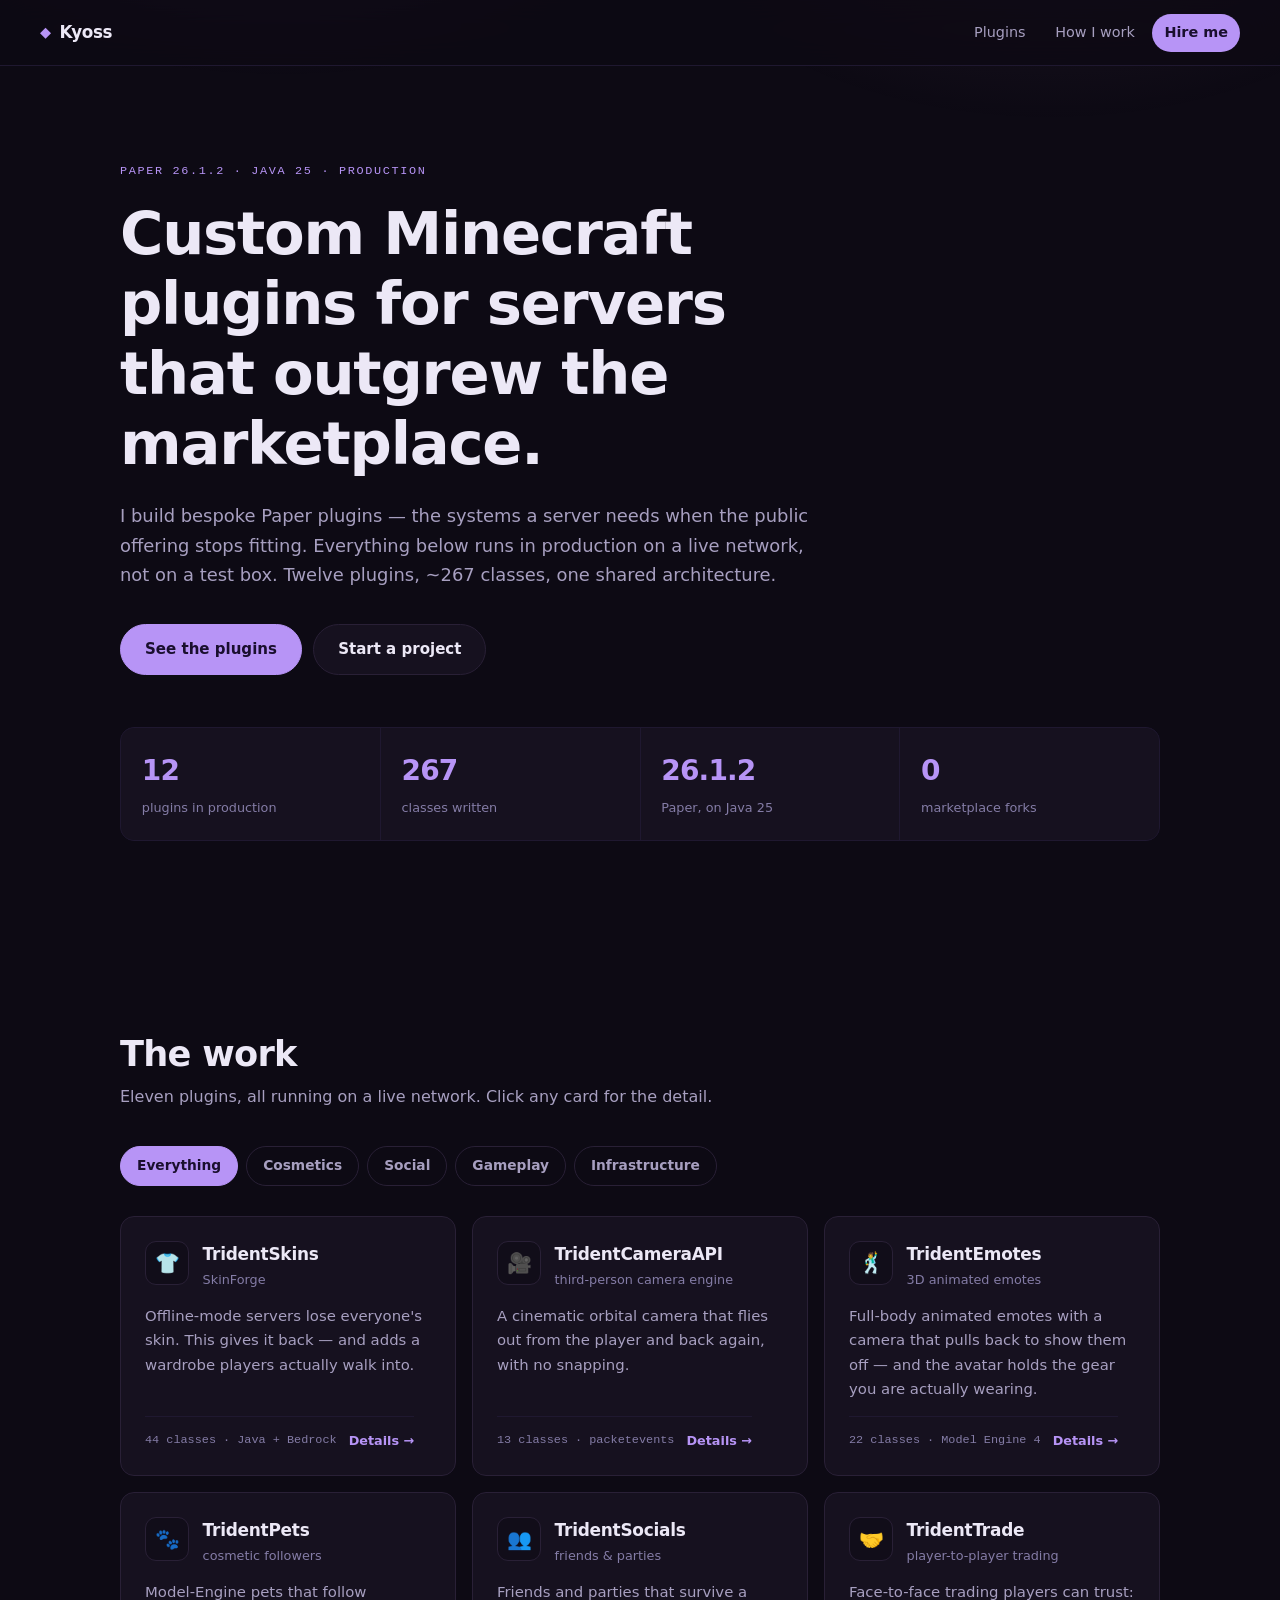
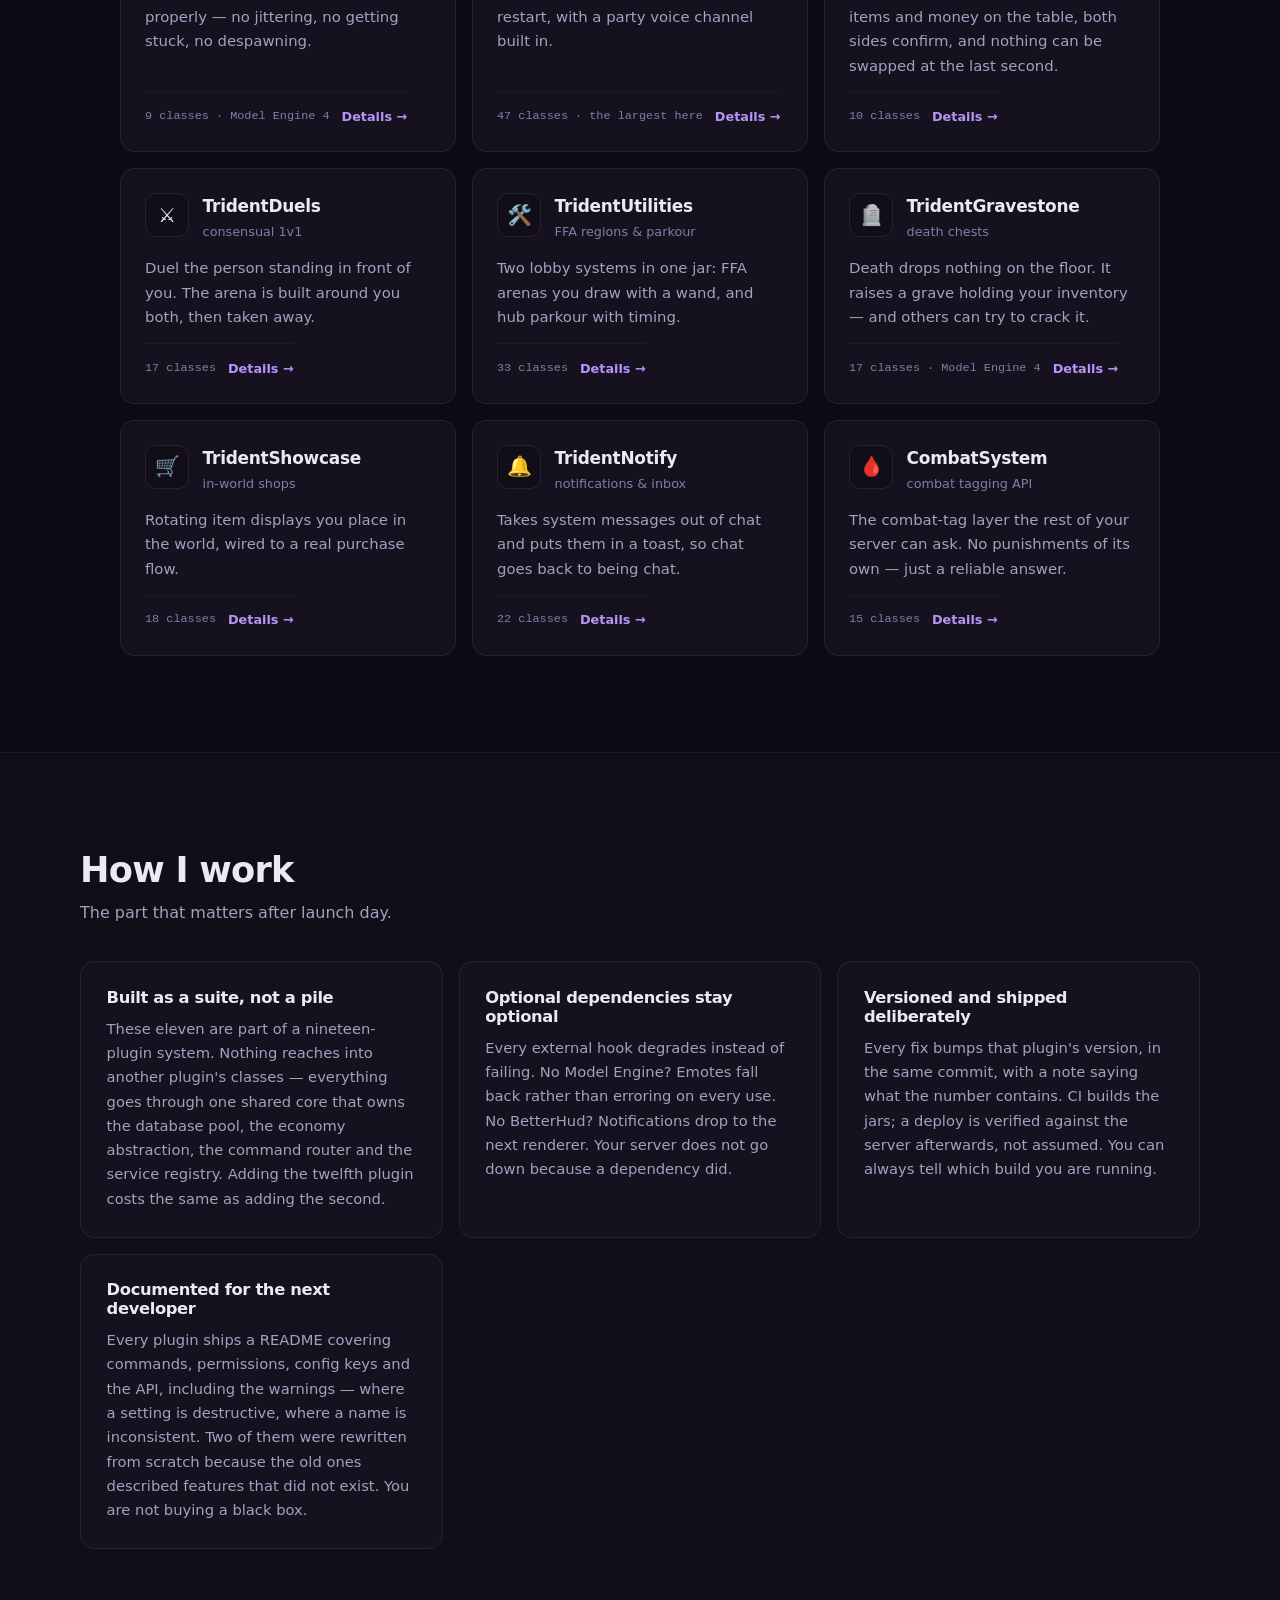
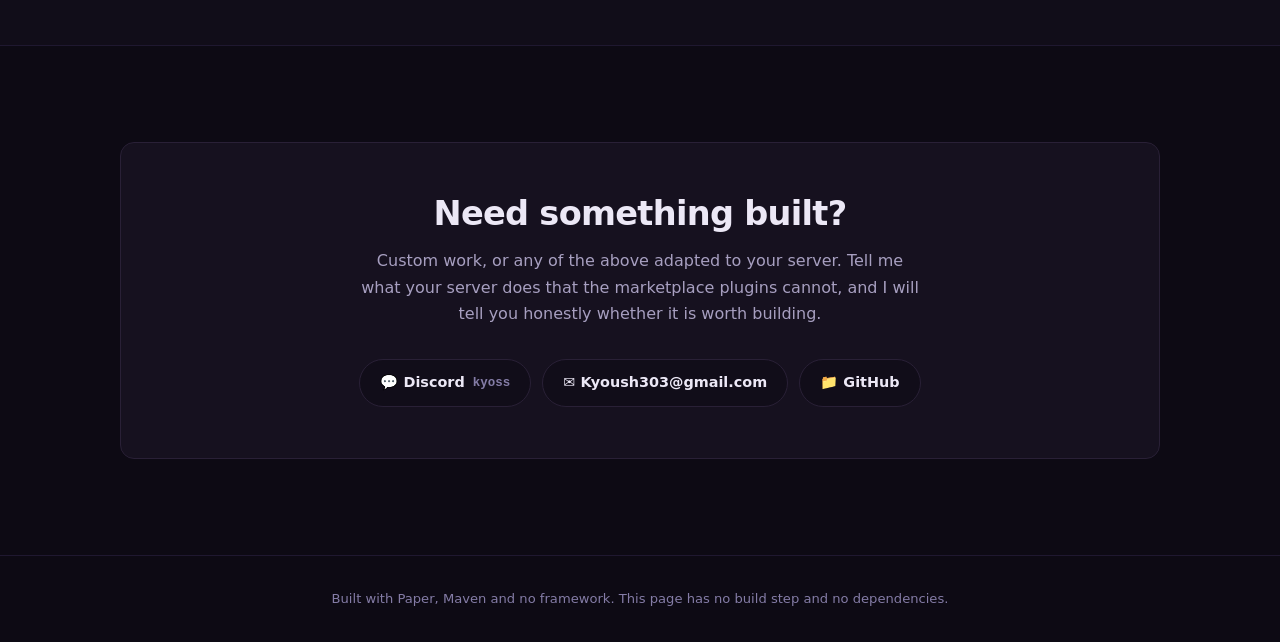
==== index.html @ c77afcbe "Plugin portfolio: twelve Trident plugins, static site for GitHub Pages" ====
<!DOCTYPE html>
<html lang="en" data-theme="dark">
<head>
<meta charset="utf-8">
<meta name="viewport" content="width=device-width, initial-scale=1">
<title>Kyoss — Custom Minecraft Plugins</title>
<meta name="description" content="Bespoke Paper plugins for Minecraft servers. Eleven plugins running in production: skins, emotes, pets, parties, duels, gravestones and more.">
<meta property="og:title" content="Kyoss — Custom Minecraft Plugins">
<meta property="og:description" content="Bespoke Paper plugins for Minecraft servers. Eleven plugins running in production.">
<meta property="og:type" content="website">
<link rel="icon" href="assets/img/favicon.svg" type="image/svg+xml">
<link rel="stylesheet" href="assets/css/style.css">
</head>
<body>

<a class="skip" href="#work">Skip to the plugins</a>

<header class="nav">
  <a class="brand" href="#top">
    <span class="brand-mark" aria-hidden="true">◆</span>
    <span class="brand-name" data-site="handle">Kyoss</span>
  </a>
  <nav>
    <a href="#work">Plugins</a>
    <a href="#how">How I work</a>
    <a href="#contact" class="nav-cta">Hire me</a>
  </nav>
</header>

<main id="top">

  <section class="hero">
    <p class="eyebrow">Paper 26.1.2 · Java 25 · production</p>
    <h1 data-site="tagline">Custom Minecraft plugins for servers that outgrew the marketplace.</h1>
    <p class="lede" data-site="intro"></p>
    <div class="hero-actions">
      <a class="btn btn-primary" href="#work">See the plugins</a>
      <a class="btn" href="#contact">Start a project</a>
    </div>
    <ul class="stats" id="stats"></ul>
  </section>

  <section id="work" class="section">
    <div class="section-head">
      <h2>The work</h2>
      <p>Eleven plugins, all running on a live network. Click any card for the detail.</p>
    </div>

    <div class="filters" id="filters" role="tablist" aria-label="Filter plugins by category"></div>

    <div class="grid" id="grid"></div>
    <p class="empty" id="empty" hidden>Nothing in that category.</p>
  </section>

  <section id="how" class="section section-alt">
    <div class="section-head">
      <h2>How I work</h2>
      <p>The part that matters after launch day.</p>
    </div>
    <div class="how-grid">
      <article>
        <h3>Built as a suite, not a pile</h3>
        <p>
          These eleven are part of a nineteen-plugin system. Nothing reaches into another
          plugin's classes — everything goes through one shared core that owns the database
          pool, the economy abstraction, the command router and the service registry. Adding
          the twelfth plugin costs the same as adding the second.
        </p>
      </article>
      <article>
        <h3>Optional dependencies stay optional</h3>
        <p>
          Every external hook degrades instead of failing. No Model Engine? Emotes fall back
          rather than erroring on every use. No BetterHud? Notifications drop to the next
          renderer. Your server does not go down because a dependency did.
        </p>
      </article>
      <article>
        <h3>Versioned and shipped deliberately</h3>
        <p>
          Every fix bumps that plugin's version, in the same commit, with a note saying what
          the number contains. CI builds the jars; a deploy is verified against the server
          afterwards, not assumed. You can always tell which build you are running.
        </p>
      </article>
      <article>
        <h3>Documented for the next developer</h3>
        <p>
          Every plugin ships a README covering commands, permissions, config keys and the API,
          including the warnings — where a setting is destructive, where a name is inconsistent.
          Two of them were rewritten from scratch because the old ones described features that
          did not exist. You are not buying a black box.
        </p>
      </article>
    </div>
  </section>

  <section id="contact" class="section">
    <div class="contact-card">
      <h2>Need something built?</h2>
      <p>
        Custom work, or any of the above adapted to your server. Tell me what your server does
        that the marketplace plugins cannot, and I will tell you honestly whether it is worth
        building.
      </p>
      <ul class="contact-list" id="contact-list"></ul>
    </div>
  </section>

</main>

<footer class="foot">
  <p>Built with Paper, Maven and no framework. This page has no build step and no dependencies.</p>
</footer>

<div class="modal" id="modal" hidden role="dialog" aria-modal="true" aria-labelledby="modal-title">
  <div class="modal-scrim" data-close></div>
  <article class="modal-panel" role="document">
    <button class="modal-close" data-close aria-label="Close">×</button>
    <div id="modal-body"></div>
  </article>
</div>

<script src="assets/js/data.js"></script>
<script src="assets/js/main.js"></script>
</body>
</html>
---- assets/css/style.css ----
/* ============================================================
   Kyoss — plugin portfolio
   Design tokens first. Everything below reads from them.
   ============================================================ */

:root {
  --ink:        #ece8f6;
  --ink-soft:   #a79fc0;
  --ink-faint:  #847ca6;

  --bg:         #0d0a14;
  --bg-raise:   #16111f;
  --bg-alt:     #110d19;
  --line:       #292036;
  --line-soft:  #1f1830;

  --accent:     #b794f6;
  --accent-dim: #7c5cbf;
  --accent-ink: #1a0f2e;
  --gold:       #e0a3d5;

  --radius:     14px;
  --radius-sm:  8px;
  --maxw:       1120px;

  --font: "Inter", ui-sans-serif, system-ui, -apple-system, "Segoe UI", Roboto, sans-serif;
  --mono: ui-monospace, "SF Mono", "Cascadia Mono", Menlo, Consolas, monospace;

  --shadow: 0 18px 48px rgba(0, 0, 0, .45);
}

* { box-sizing: border-box; }

html { scroll-behavior: smooth; }
@media (prefers-reduced-motion: reduce) {
  html { scroll-behavior: auto; }
  * { animation: none !important; transition: none !important; }
}

body {
  margin: 0;
  background: var(--bg);
  color: var(--ink);
  font-family: var(--font);
  font-size: 16px;
  line-height: 1.65;
  -webkit-font-smoothing: antialiased;
}

/* a soft aurora behind the top of the page */
body::before {
  content: "";
  position: fixed;
  inset: -20vh 0 auto 0;
  height: 70vh;
  background:
    radial-gradient(52vw 42vh at 22% 0%, rgba(183, 148, 246, .16), transparent 68%),
    radial-gradient(46vw 40vh at 82% 8%, rgba(224, 163, 213, .09), transparent 70%);
  pointer-events: none;
  z-index: 0;
}

h1, h2, h3 { line-height: 1.18; letter-spacing: -.021em; margin: 0; }
p { margin: 0; }
a { color: inherit; }

.skip {
  position: absolute; left: -9999px;
  background: var(--accent); color: var(--accent-ink);
  padding: .6rem 1rem; border-radius: 0 0 var(--radius-sm) 0; z-index: 99;
}
.skip:focus { left: 0; top: 0; }

:focus-visible {
  outline: 2px solid var(--accent);
  outline-offset: 3px;
  border-radius: 4px;
}

/* ---------- nav ---------- */

.nav {
  position: sticky; top: 0; z-index: 40;
  display: flex; align-items: center; justify-content: space-between;
  gap: 1rem;
  padding: .85rem clamp(1rem, 4vw, 2.5rem);
  background: rgba(13, 10, 20, .78);
  backdrop-filter: blur(14px);
  border-bottom: 1px solid var(--line-soft);
}
.brand {
  display: inline-flex; align-items: center; gap: .55rem;
  text-decoration: none; font-weight: 700; letter-spacing: -.02em; font-size: 1.05rem;
}
.brand-mark { color: var(--accent); font-size: .9rem; }
.nav nav { display: flex; align-items: center; gap: .35rem; }
.nav nav a {
  text-decoration: none; color: var(--ink-soft);
  font-size: .9rem; font-weight: 500;
  padding: .45rem .75rem; border-radius: 999px;
  transition: color .16s, background .16s;
}
.nav nav a:hover { color: var(--ink); background: var(--bg-raise); }
.nav-cta {
  color: var(--accent-ink) !important;
  background: var(--accent);
  font-weight: 650 !important;
}
.nav-cta:hover { background: #cbb0fb !important; color: var(--accent-ink) !important; }

/* ---------- layout ---------- */

main { position: relative; z-index: 1; }

.hero, .section {
  max-width: var(--maxw);
  margin: 0 auto;
  padding: clamp(3.5rem, 8vw, 6rem) clamp(1rem, 4vw, 2.5rem);
}

.section-alt {
  max-width: none;
  background: var(--bg-alt);
  border-block: 1px solid var(--line-soft);
}
.section-alt > * { max-width: var(--maxw); margin-inline: auto; }

/* ---------- hero ---------- */

.eyebrow {
  font-family: var(--mono);
  font-size: .74rem;
  letter-spacing: .14em;
  text-transform: uppercase;
  color: var(--accent);
  margin-bottom: 1.1rem;
}
.hero h1 {
  font-size: clamp(2.1rem, 5.6vw, 3.7rem);
  font-weight: 750;
  max-width: 17ch;
}
.lede {
  margin-top: 1.4rem;
  max-width: 62ch;
  color: var(--ink-soft);
  font-size: clamp(1rem, 1.6vw, 1.12rem);
}
.hero-actions { display: flex; flex-wrap: wrap; gap: .7rem; margin-top: 2.1rem; }

.btn {
  display: inline-flex; align-items: center; justify-content: center;
  padding: .78rem 1.5rem;
  border: 1px solid var(--line);
  border-radius: 999px;
  background: var(--bg-raise);
  color: var(--ink);
  font: inherit; font-size: .94rem; font-weight: 600;
  text-decoration: none; cursor: pointer;
  transition: border-color .16s, background .16s, transform .16s;
}
.btn:hover { border-color: var(--accent-dim); transform: translateY(-1px); }
.btn-primary {
  background: var(--accent); border-color: var(--accent);
  color: var(--accent-ink);
}
.btn-primary:hover { background: #cbb0fb; border-color: #cbb0fb; }

.stats {
  list-style: none; margin: 3.2rem 0 0; padding: 0;
  display: grid; gap: 1px;
  grid-template-columns: repeat(auto-fit, minmax(150px, 1fr));
  background: var(--line-soft);
  border: 1px solid var(--line-soft);
  border-radius: var(--radius);
  overflow: hidden;
}
.stats li { background: var(--bg-raise); padding: 1.25rem 1.3rem; }
.stats b {
  display: block;
  font-size: 1.75rem; font-weight: 700; letter-spacing: -.03em;
  color: var(--accent);
  font-variant-numeric: tabular-nums;
}
.stats span { font-size: .8rem; color: var(--ink-faint); }

/* ---------- section heads ---------- */

.section-head { margin-bottom: 2.2rem; }
.section-head h2 { font-size: clamp(1.6rem, 3.4vw, 2.2rem); font-weight: 700; }
.section-head p { color: var(--ink-soft); margin-top: .6rem; max-width: 60ch; }

/* ---------- filters ---------- */

.filters { display: flex; flex-wrap: wrap; gap: .5rem; margin-bottom: 1.9rem; }
.filter {
  padding: .48rem 1rem;
  border: 1px solid var(--line);
  border-radius: 999px;
  background: transparent;
  color: var(--ink-soft);
  font: inherit; font-size: .86rem; font-weight: 550;
  cursor: pointer;
  transition: color .16s, border-color .16s, background .16s;
}
.filter:hover { color: var(--ink); border-color: var(--ink-faint); }
.filter[aria-selected="true"] {
  background: var(--accent); border-color: var(--accent);
  color: var(--accent-ink); font-weight: 650;
}

/* ---------- plugin grid ---------- */

.grid {
  display: grid; gap: 1rem;
  grid-template-columns: repeat(auto-fill, minmax(310px, 1fr));
}

.card {
  display: flex; flex-direction: column;
  gap: .85rem;
  padding: 1.5rem;
  text-align: left;
  background: var(--bg-raise);
  border: 1px solid var(--line);
  border-radius: var(--radius);
  color: inherit; font: inherit;
  cursor: pointer;
  transition: border-color .18s, transform .18s, box-shadow .18s;
}
.card:hover {
  border-color: var(--accent-dim);
  transform: translateY(-3px);
  box-shadow: var(--shadow);
}

.card-top { display: flex; align-items: flex-start; gap: .85rem; }
.card-top > span:last-child { display: block; }
.card-icon {
  flex: none;
  width: 44px; height: 44px;
  display: grid; place-items: center;
  font-size: 1.25rem;
  background: var(--bg-alt);
  border: 1px solid var(--line);
  border-radius: 11px;
}
.card-name { display: block; font-size: 1.06rem; font-weight: 650; letter-spacing: -.015em; }
.card-sub { display: block; font-size: .8rem; color: var(--ink-faint); }
.card-pitch { display: block; color: var(--ink-soft); font-size: .93rem; flex: 1; }

.card-foot {
  display: flex; align-items: center; justify-content: space-between;
  gap: .75rem;
  padding-top: .85rem;
  border-top: 1px solid var(--line-soft);
}
.card-scale { font-family: var(--mono); font-size: .74rem; color: var(--ink-faint); }
.card-more { font-size: .8rem; font-weight: 600; color: var(--accent); white-space: nowrap; }

.empty { color: var(--ink-faint); padding: 2rem 0; }

/* ---------- how ---------- */

.how-grid {
  display: grid; gap: 1rem;
  grid-template-columns: repeat(auto-fit, minmax(290px, 1fr));
}
.how-grid article {
  padding: 1.6rem;
  background: var(--bg-raise);
  border: 1px solid var(--line);
  border-radius: var(--radius);
}
.how-grid h3 { font-size: 1.02rem; font-weight: 650; margin-bottom: .6rem; }
.how-grid p { color: var(--ink-soft); font-size: .92rem; }

/* ---------- contact ---------- */

.contact-card {
  padding: clamp(2rem, 5vw, 3.2rem);
  background: var(--bg-raise);
  border: 1px solid var(--line);
  border-radius: var(--radius);
  text-align: center;
}
.contact-card h2 { font-size: clamp(1.5rem, 3.4vw, 2.1rem); font-weight: 700; }
.contact-card > p {
  color: var(--ink-soft);
  max-width: 56ch;
  margin: .9rem auto 0;
}
.contact-list {
  list-style: none; margin: 2rem 0 0; padding: 0;
  display: flex; flex-wrap: wrap; gap: .7rem; justify-content: center;
}
.contact-list a, .contact-list span {
  display: inline-flex; align-items: center; gap: .5rem;
  padding: .68rem 1.25rem;
  border: 1px solid var(--line);
  border-radius: 999px;
  background: var(--bg-alt);
  text-decoration: none;
  font-size: .9rem; font-weight: 550;
  transition: border-color .16s;
}
.contact-list a:hover { border-color: var(--accent-dim); }
.contact-list em {
  font-style: normal; font-family: var(--mono);
  font-size: .78rem; color: var(--ink-faint);
}

/* ---------- footer ---------- */

.foot {
  border-top: 1px solid var(--line-soft);
  padding: 2rem clamp(1rem, 4vw, 2.5rem);
  text-align: center;
}
.foot p { color: var(--ink-faint); font-size: .82rem; }

/* ---------- modal ---------- */

.modal { position: fixed; inset: 0; z-index: 60; display: grid; place-items: center; padding: 1rem; }
.modal[hidden] { display: none !important; }
.modal-scrim { position: absolute; inset: 0; background: rgba(6, 4, 12, .8); backdrop-filter: blur(3px); }

.modal-panel {
  position: relative;
  width: min(680px, 100%);
  max-height: 86vh;
  overflow-y: auto;
  padding: clamp(1.6rem, 4vw, 2.4rem);
  background: var(--bg-raise);
  border: 1px solid var(--line);
  border-radius: var(--radius);
  box-shadow: var(--shadow);
  animation: rise .2s ease-out;
}
@keyframes rise { from { opacity: 0; transform: translateY(12px); } }

.modal-close {
  position: absolute; top: .8rem; right: .9rem;
  width: 34px; height: 34px;
  display: grid; place-items: center;
  background: transparent;
  border: 1px solid var(--line);
  border-radius: 50%;
  color: var(--ink-soft);
  font-size: 1.3rem; line-height: 1; cursor: pointer;
}
.modal-close:hover { color: var(--ink); border-color: var(--ink-faint); }

.m-head { display: flex; align-items: flex-start; gap: 1rem; padding-right: 2.5rem; }
.m-head .card-icon { width: 52px; height: 52px; font-size: 1.5rem; }
.m-title { font-size: 1.4rem; font-weight: 700; letter-spacing: -.02em; }
.m-sub { color: var(--ink-faint); font-size: .86rem; }
.m-scale {
  display: inline-block; margin-top: .5rem;
  font-family: var(--mono); font-size: .74rem;
  color: var(--accent);
  background: rgba(183, 148, 246, .11);
  border: 1px solid rgba(183, 148, 246, .26);
  padding: .15rem .55rem; border-radius: 999px;
}
.m-pitch { margin-top: 1.4rem; font-size: 1.02rem; color: var(--ink); }

.m-list { list-style: none; margin: 1.5rem 0 0; padding: 0; display: grid; gap: .8rem; }
.m-list li {
  position: relative; padding-left: 1.5rem;
  color: var(--ink-soft); font-size: .93rem;
}
.m-list li::before {
  content: "▸"; position: absolute; left: 0; top: -.05em;
  color: var(--accent-dim);
}

.m-note {
  margin-top: 1.5rem; padding: .95rem 1.15rem;
  background: rgba(224, 163, 213, .08);
  border-left: 3px solid var(--gold);
  border-radius: 0 var(--radius-sm) var(--radius-sm) 0;
  color: var(--ink-soft); font-size: .89rem;
}

.m-cmds { margin-top: 1.6rem; padding-top: 1.2rem; border-top: 1px solid var(--line-soft); }
.m-cmds h4 {
  margin: 0 0 .7rem;
  font-size: .72rem; letter-spacing: .12em; text-transform: uppercase;
  color: var(--ink-faint); font-weight: 600;
}
.m-cmds ul { list-style: none; margin: 0; padding: 0; display: flex; flex-wrap: wrap; gap: .4rem; }
.m-cmds code {
  font-family: var(--mono); font-size: .8rem;
  background: var(--bg-alt); border: 1px solid var(--line);
  padding: .3rem .6rem; border-radius: var(--radius-sm);
  color: var(--ink-soft);
}

@media (max-width: 640px) {
  .nav nav a:not(.nav-cta) { display: none; }
  .stats b { font-size: 1.45rem; }
}
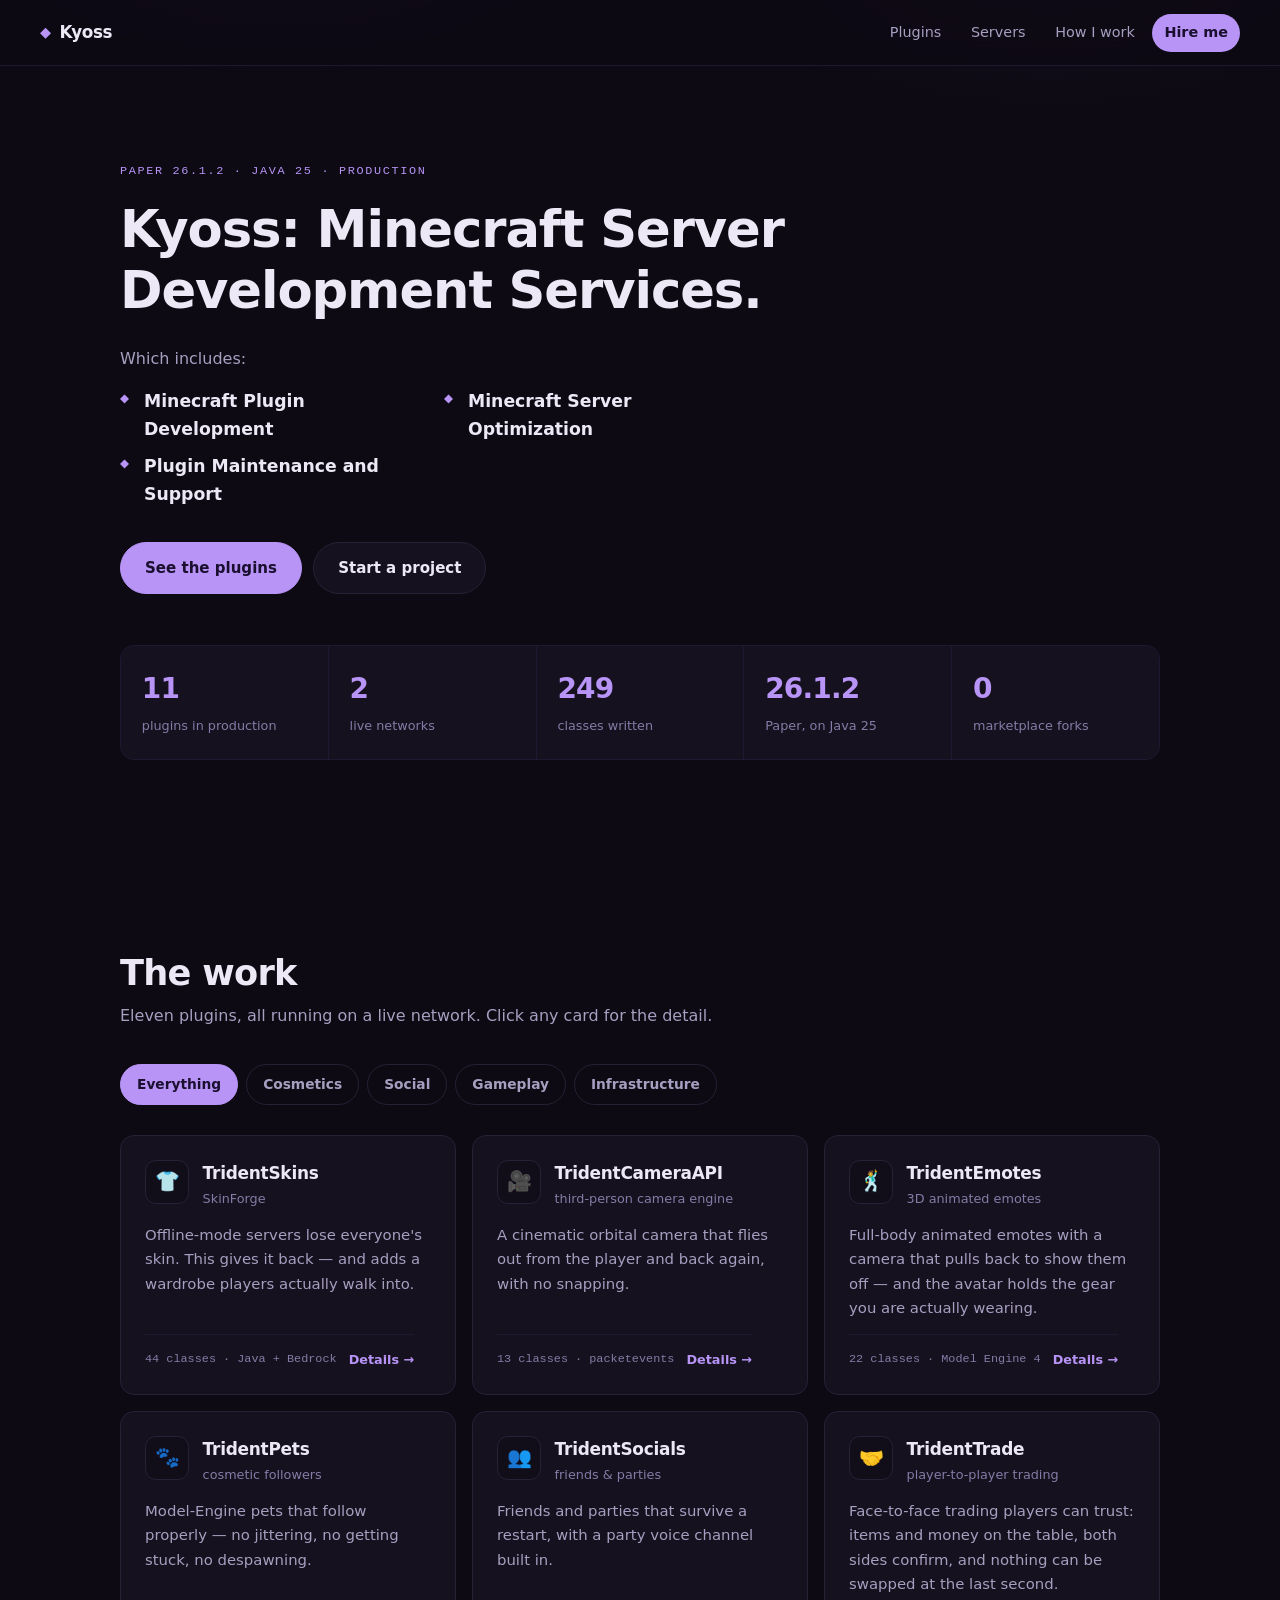
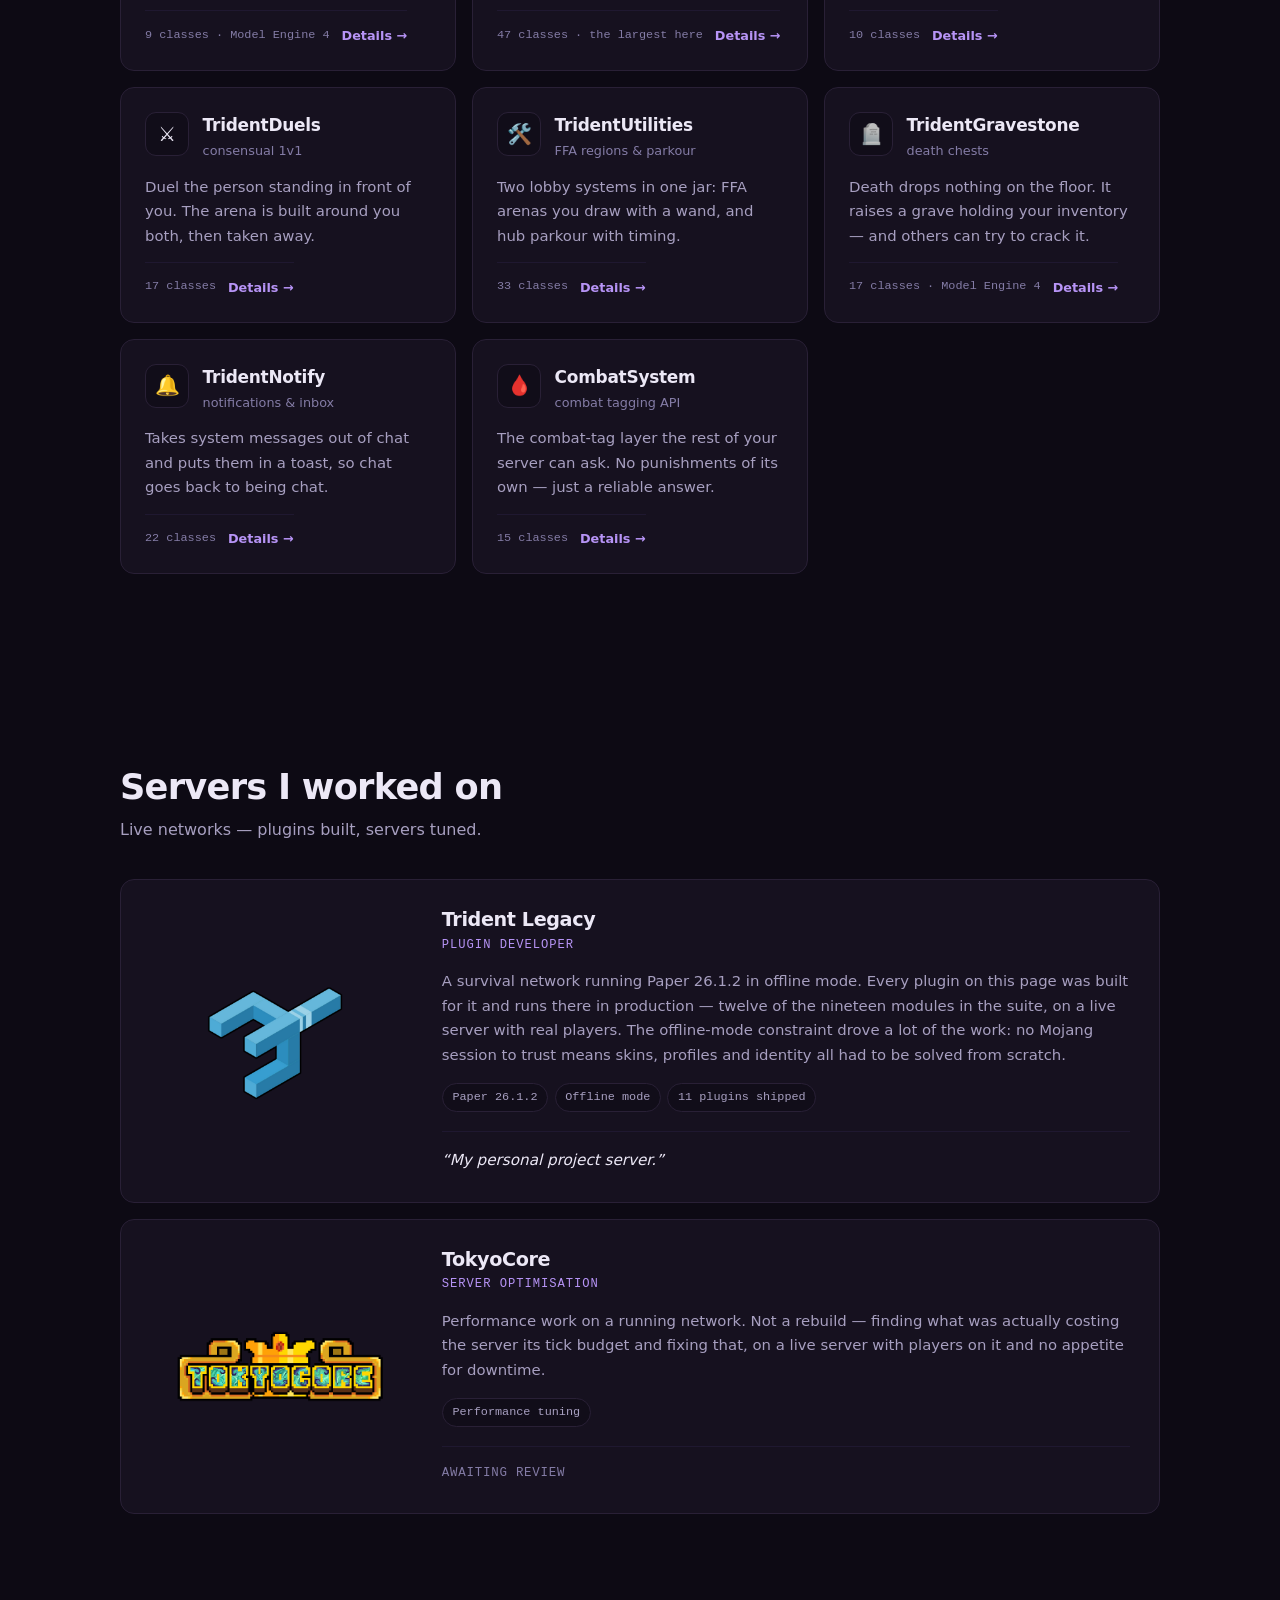
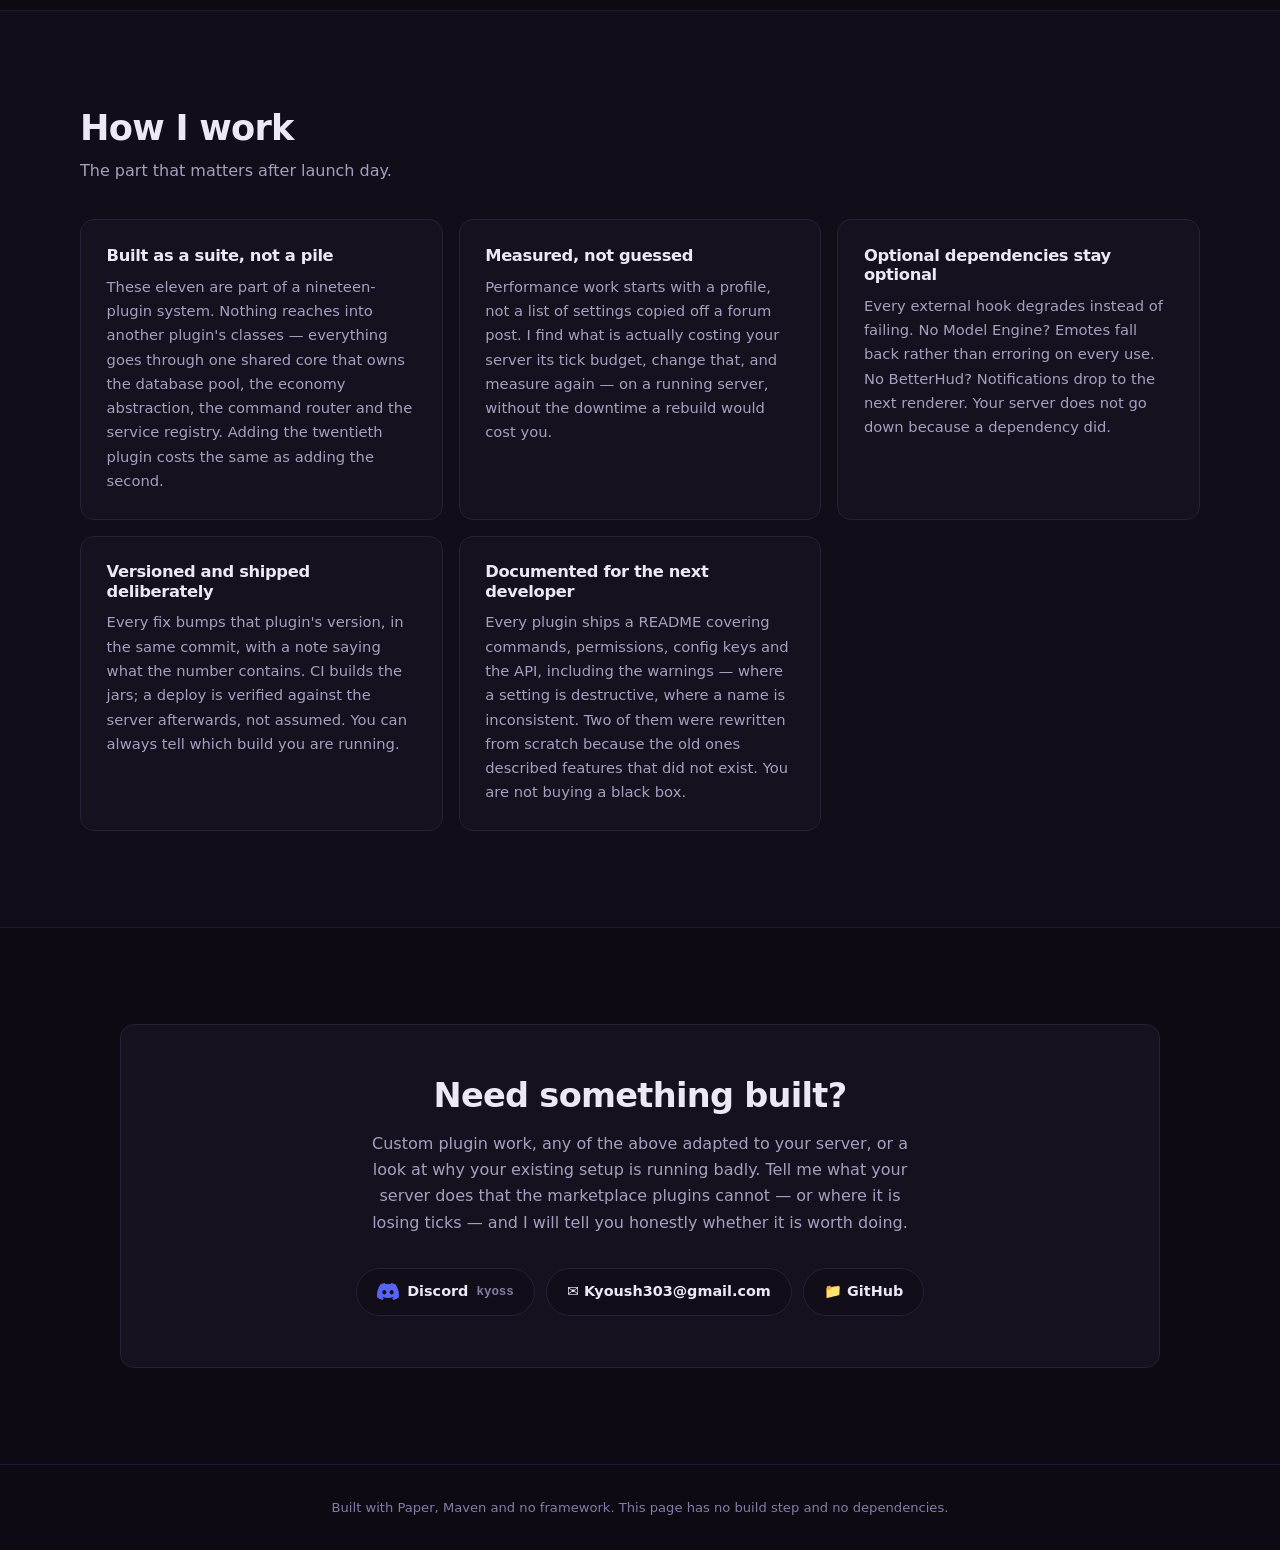
==== commit dffc2d82: "Add servers section, rework hero as a service list, drop TridentShowcase - New 'Servers I worked on'" ====
--- a/index.html
+++ b/index.html
@@ -3,10 +3,10 @@
 <head>
 <meta charset="utf-8">
 <meta name="viewport" content="width=device-width, initial-scale=1">
-<title>Kyoss — Custom Minecraft Plugins</title>
-<meta name="description" content="Bespoke Paper plugins for Minecraft servers. Eleven plugins running in production: skins, emotes, pets, parties, duels, gravestones and more.">
-<meta property="og:title" content="Kyoss — Custom Minecraft Plugins">
-<meta property="og:description" content="Bespoke Paper plugins for Minecraft servers. Eleven plugins running in production.">
+<title>Kyoss — Minecraft Server Development Services</title>
+<meta name="description" content="Bespoke Paper plugin development and server performance optimisation for Minecraft networks. Eleven plugins running in production: skins, emotes, pets, parties, trading, duels, gravestones and more.">
+<meta property="og:title" content="Kyoss — Minecraft Server Development Services">
+<meta property="og:description" content="Bespoke Paper plugin development and server performance optimisation. Eleven plugins running in production.">
 <meta property="og:type" content="website">
 <link rel="icon" href="assets/img/favicon.svg" type="image/svg+xml">
 <link rel="stylesheet" href="assets/css/style.css">
@@ -22,6 +22,7 @@
   </a>
   <nav>
     <a href="#work">Plugins</a>
+    <a href="#servers">Servers</a>
     <a href="#how">How I work</a>
     <a href="#contact" class="nav-cta">Hire me</a>
   </nav>
@@ -30,9 +31,10 @@
 <main id="top">
 
   <section class="hero">
-    <p class="eyebrow">Paper 26.1.2 · Java 25 · production</p>
-    <h1 data-site="tagline">Custom Minecraft plugins for servers that outgrew the marketplace.</h1>
-    <p class="lede" data-site="intro"></p>
+    <p class="eyebrow">Paper 26.1.2 · Java 25 · Production</p>
+    <h1 data-site="tagline">Kyoss: Minecraft Server Development Services.</h1>
+    <p class="services-label" data-site="servicesLabel"></p>
+    <ul class="services" id="services"></ul>
     <div class="hero-actions">
       <a class="btn btn-primary" href="#work">See the plugins</a>
       <a class="btn" href="#contact">Start a project</a>
@@ -52,6 +54,14 @@
     <p class="empty" id="empty" hidden>Nothing in that category.</p>
   </section>
 
+  <section id="servers" class="section">
+    <div class="section-head">
+      <h2>Servers I worked on</h2>
+      <p>Live networks — plugins built, servers tuned.</p>
+    </div>
+    <div class="servers" id="servers-list"></div>
+  </section>
+
   <section id="how" class="section section-alt">
     <div class="section-head">
       <h2>How I work</h2>
@@ -64,7 +74,15 @@
           These eleven are part of a nineteen-plugin system. Nothing reaches into another
           plugin's classes — everything goes through one shared core that owns the database
           pool, the economy abstraction, the command router and the service registry. Adding
-          the twelfth plugin costs the same as adding the second.
+          the twentieth plugin costs the same as adding the second.
+        </p>
+      </article>
+      <article>
+        <h3>Measured, not guessed</h3>
+        <p>
+          Performance work starts with a profile, not a list of settings copied off a forum
+          post. I find what is actually costing your server its tick budget, change that, and
+          measure again — on a running server, without the downtime a rebuild would cost you.
         </p>
       </article>
       <article>
@@ -99,9 +117,10 @@
     <div class="contact-card">
       <h2>Need something built?</h2>
       <p>
-        Custom work, or any of the above adapted to your server. Tell me what your server does
-        that the marketplace plugins cannot, and I will tell you honestly whether it is worth
-        building.
+        Custom plugin work, any of the above adapted to your server, or a look at why your
+        existing setup is running badly. Tell me what your server does that the marketplace
+        plugins cannot — or where it is losing ticks — and I will tell you honestly whether it
+        is worth doing.
       </p>
       <ul class="contact-list" id="contact-list"></ul>
     </div>
--- a/assets/css/style.css
+++ b/assets/css/style.css
@@ -136,15 +136,35 @@
   margin-bottom: 1.1rem;
 }
 .hero h1 {
-  font-size: clamp(2.1rem, 5.6vw, 3.7rem);
-  font-weight: 750;
-  max-width: 17ch;
-}
-.lede {
-  margin-top: 1.4rem;
-  max-width: 62ch;
-  color: var(--ink-soft);
-  font-size: clamp(1rem, 1.6vw, 1.12rem);
+  font-size: clamp(2rem, 5vw, 3.2rem);
+  font-weight: 700;
+  max-width: 22ch;
+}
+.services-label {
+  margin-top: 1.6rem;
+  color: var(--ink-soft);
+  font-size: 1rem;
+}
+
+.services {
+  list-style: none;
+  margin: .9rem 0 0; padding: 0;
+  display: grid; gap: .5rem .5rem;
+  grid-template-columns: repeat(auto-fit, minmax(260px, max-content));
+  max-width: 640px;
+}
+.services li {
+  position: relative;
+  padding-left: 1.5rem;
+  font-size: clamp(1rem, 1.5vw, 1.08rem);
+  font-weight: 550;
+  color: var(--ink);
+}
+.services li::before {
+  content: "◆";
+  position: absolute; left: 0; top: 0;
+  font-size: .68em; line-height: 1.9;
+  color: var(--accent);
 }
 .hero-actions { display: flex; flex-wrap: wrap; gap: .7rem; margin-top: 2.1rem; }
 
@@ -260,6 +280,75 @@
 
 .empty { color: var(--ink-faint); padding: 2rem 0; }
 
+/* ---------- servers ---------- */
+
+.servers { display: grid; gap: 1rem; }
+
+.server {
+  display: grid;
+  grid-template-columns: 260px 1fr;
+  gap: 2rem;
+  align-items: center;
+  padding: 1.8rem;
+  background: var(--bg-raise);
+  border: 1px solid var(--line);
+  border-radius: var(--radius);
+}
+
+/* No plate — the logos sit straight on the card. A fixed box with object-fit
+   keeps a square mark and a wide wordmark looking the same weight, rather than
+   the square one towering over the other. */
+.server-logo { display: grid; place-items: center; }
+.server-logo img {
+  width: 100%;
+  height: 170px;
+  object-fit: contain;
+  display: block;
+}
+.server-logo-fallback {
+  font-weight: 700; font-size: 1.15rem; letter-spacing: -.02em;
+  color: var(--ink); text-align: center;
+}
+
+.server-name { font-size: 1.2rem; font-weight: 700; }
+.server-role {
+  margin-top: .2rem;
+  font-family: var(--mono); font-size: .76rem;
+  letter-spacing: .08em; text-transform: uppercase;
+  color: var(--accent);
+}
+.server-blurb { margin-top: .9rem; color: var(--ink-soft); font-size: .93rem; }
+
+.server-tags {
+  list-style: none; margin: 1rem 0 0; padding: 0;
+  display: flex; flex-wrap: wrap; gap: .4rem;
+}
+.server-tags li {
+  font-family: var(--mono); font-size: .74rem;
+  color: var(--ink-soft);
+  background: var(--bg-alt);
+  border: 1px solid var(--line);
+  padding: .22rem .6rem; border-radius: 999px;
+}
+
+.server-review {
+  margin-top: 1.2rem; padding-top: 1rem;
+  border-top: 1px solid var(--line-soft);
+  color: var(--ink);
+  font-size: .95rem; font-style: italic;
+}
+.server-review.is-pending {
+  color: var(--ink-faint);
+  font-style: normal;
+  font-family: var(--mono); font-size: .78rem;
+  letter-spacing: .06em; text-transform: uppercase;
+}
+
+@media (max-width: 620px) {
+  .server { grid-template-columns: 1fr; gap: 1.3rem; align-items: start; }
+  .server-logo img { height: 130px; }
+}
+
 /* ---------- how ---------- */
 
 .how-grid {
@@ -305,6 +394,10 @@
   transition: border-color .16s;
 }
 .contact-list a:hover { border-color: var(--accent-dim); }
+.contact-icon {
+  height: 17px; width: auto;
+  display: block; flex: none;
+}
 .contact-list em {
   font-style: normal; font-family: var(--mono);
   font-size: .78rem; color: var(--ink-faint);
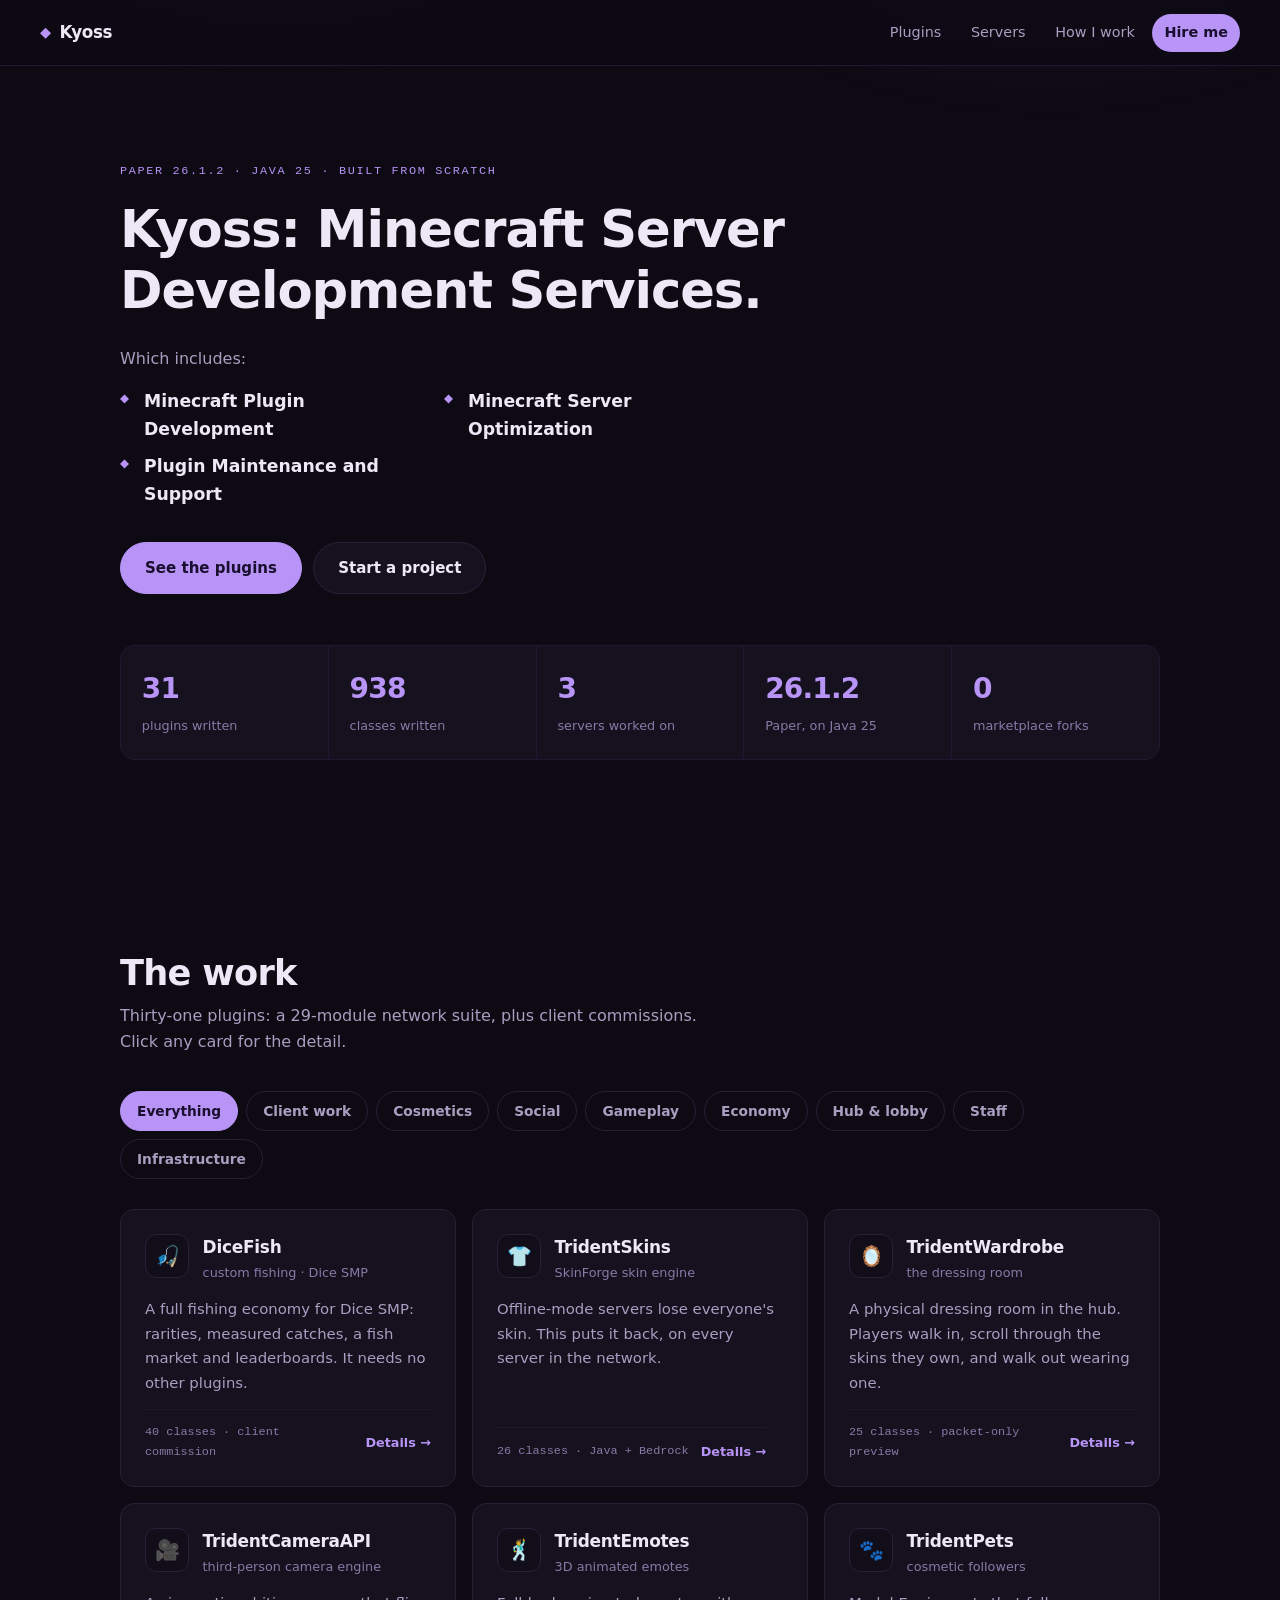
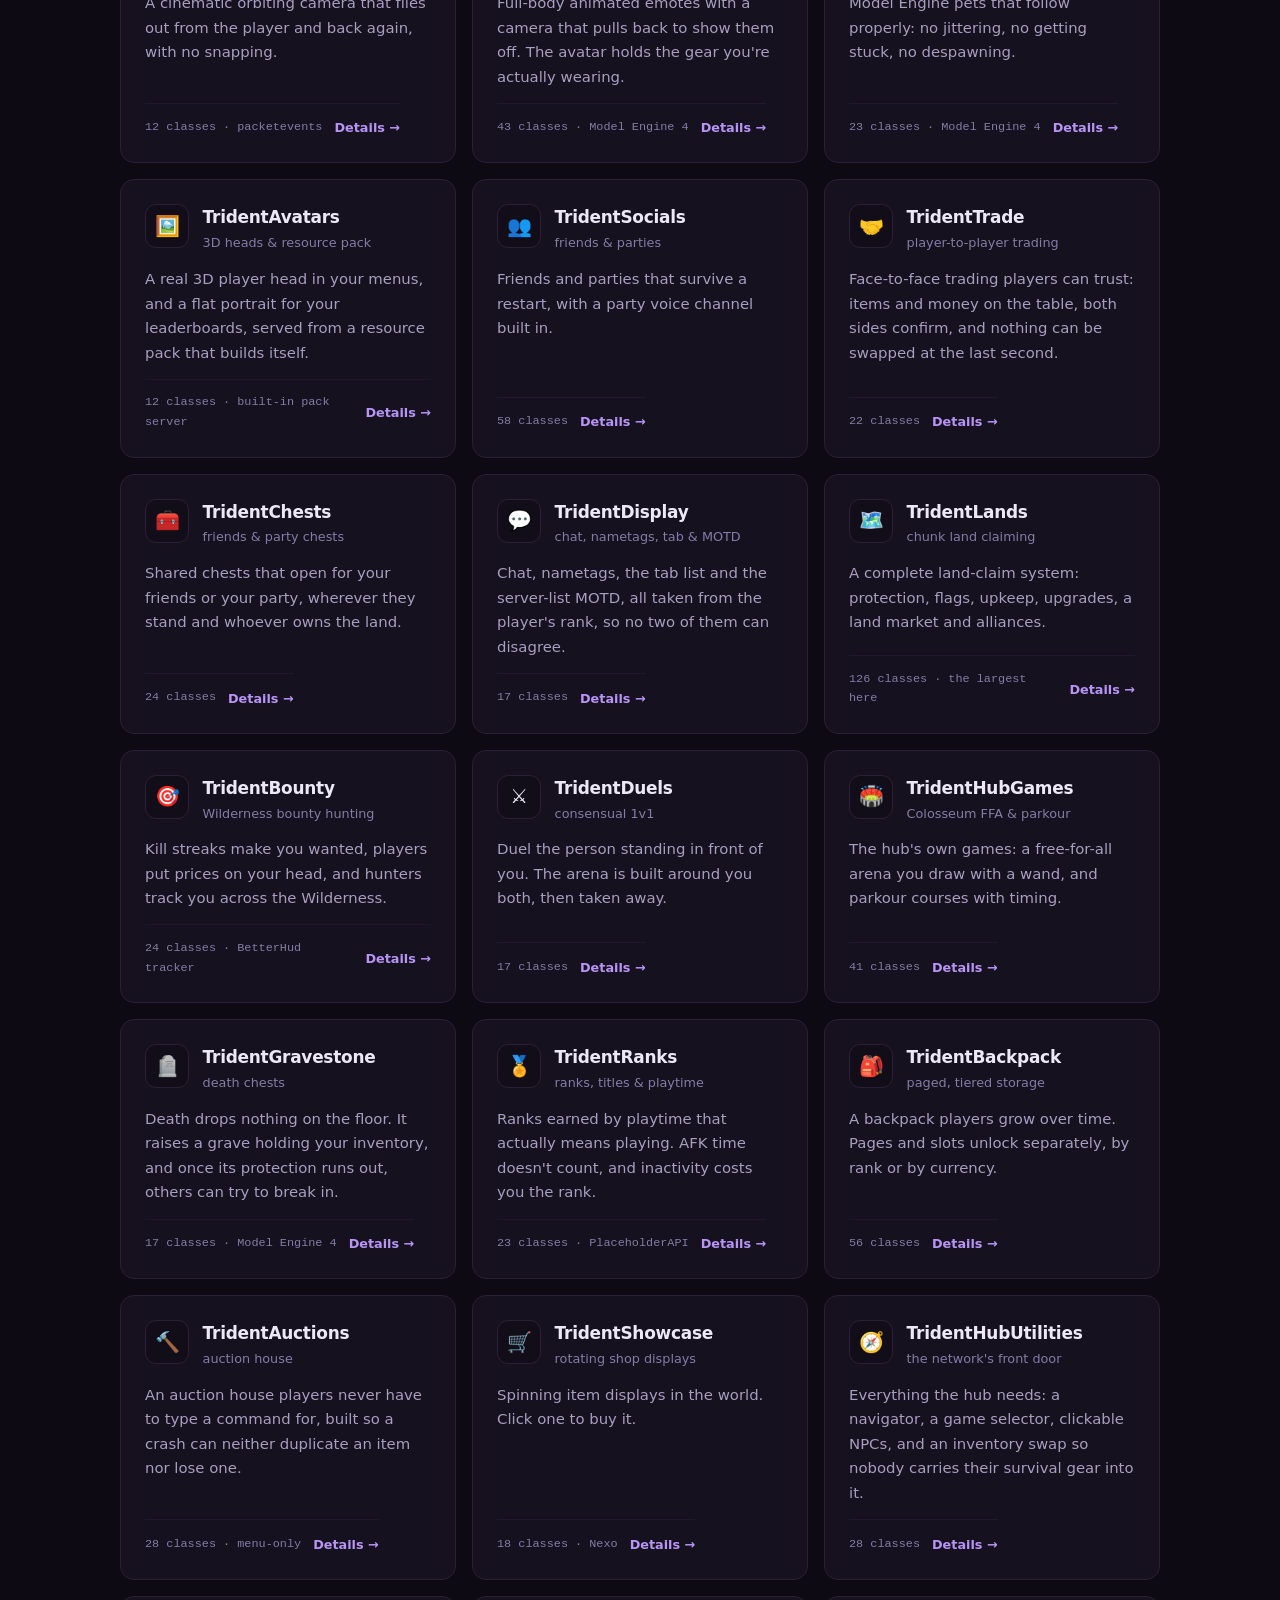
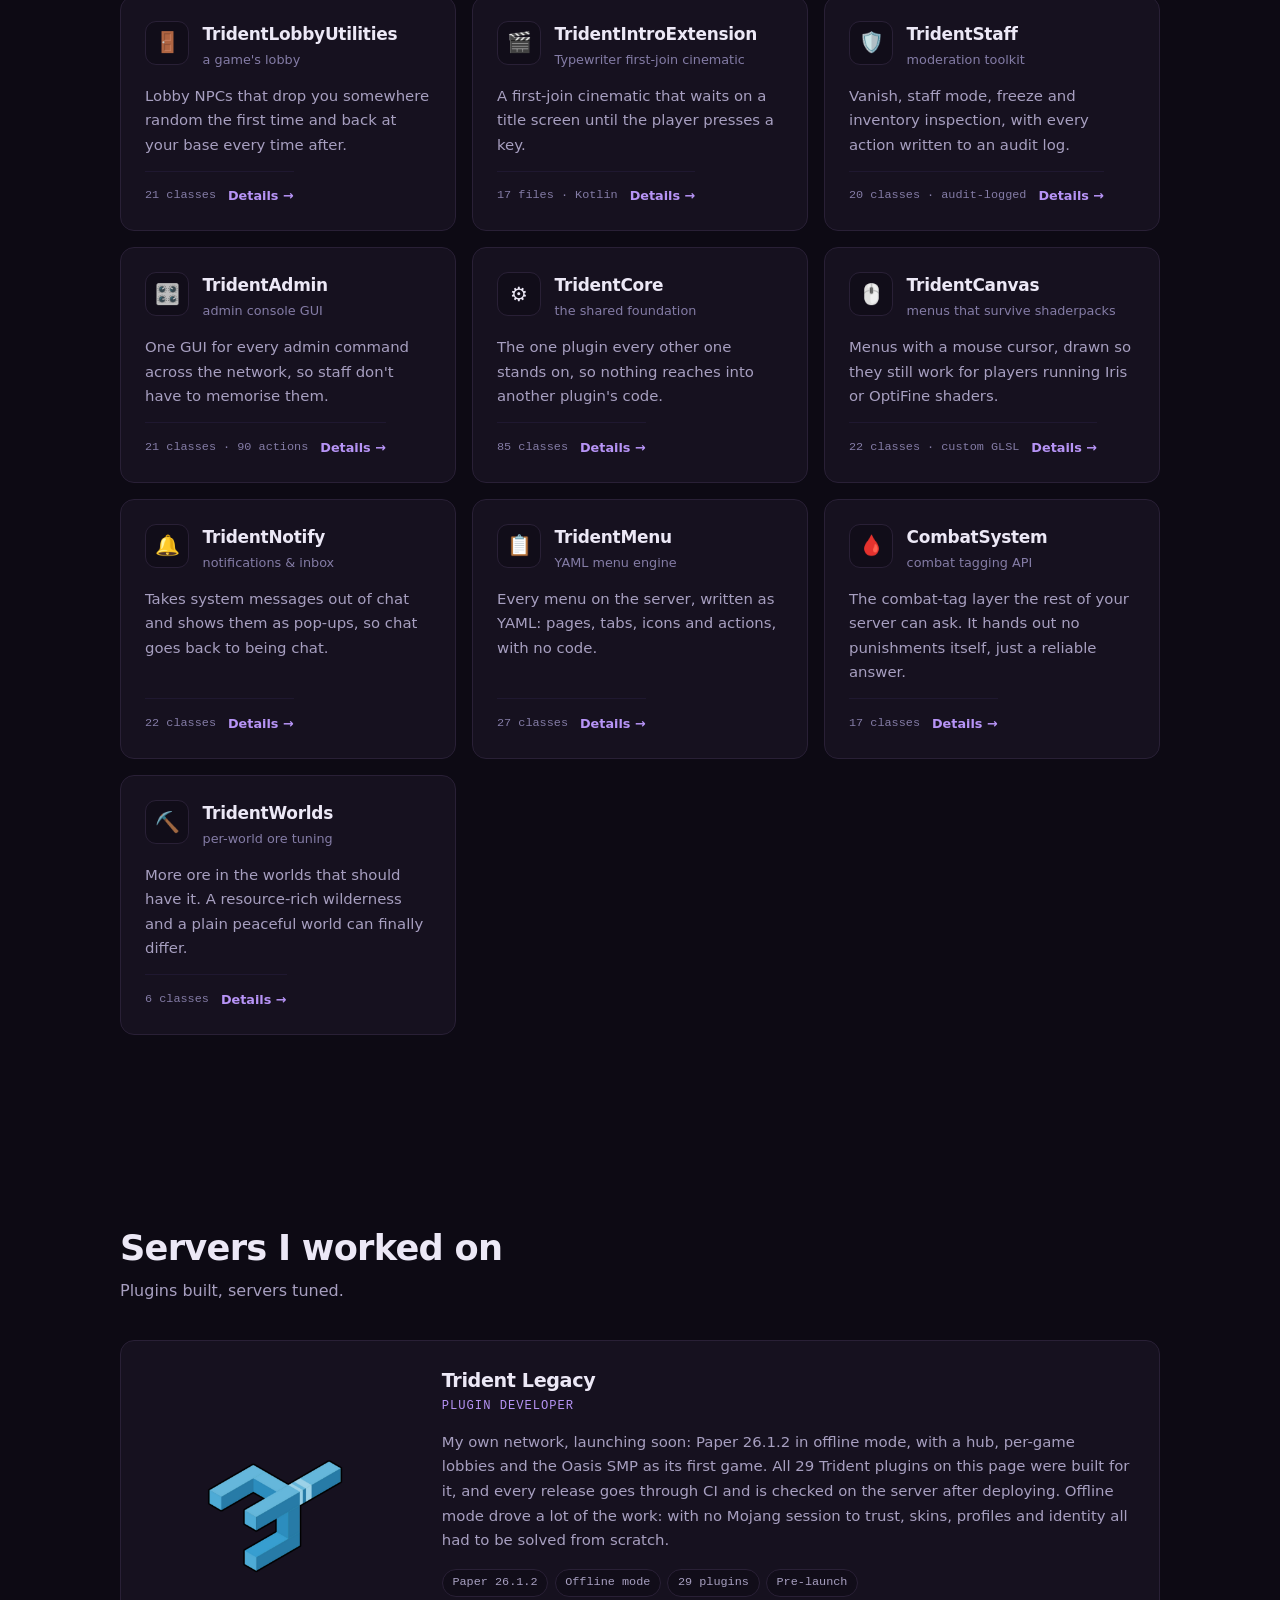
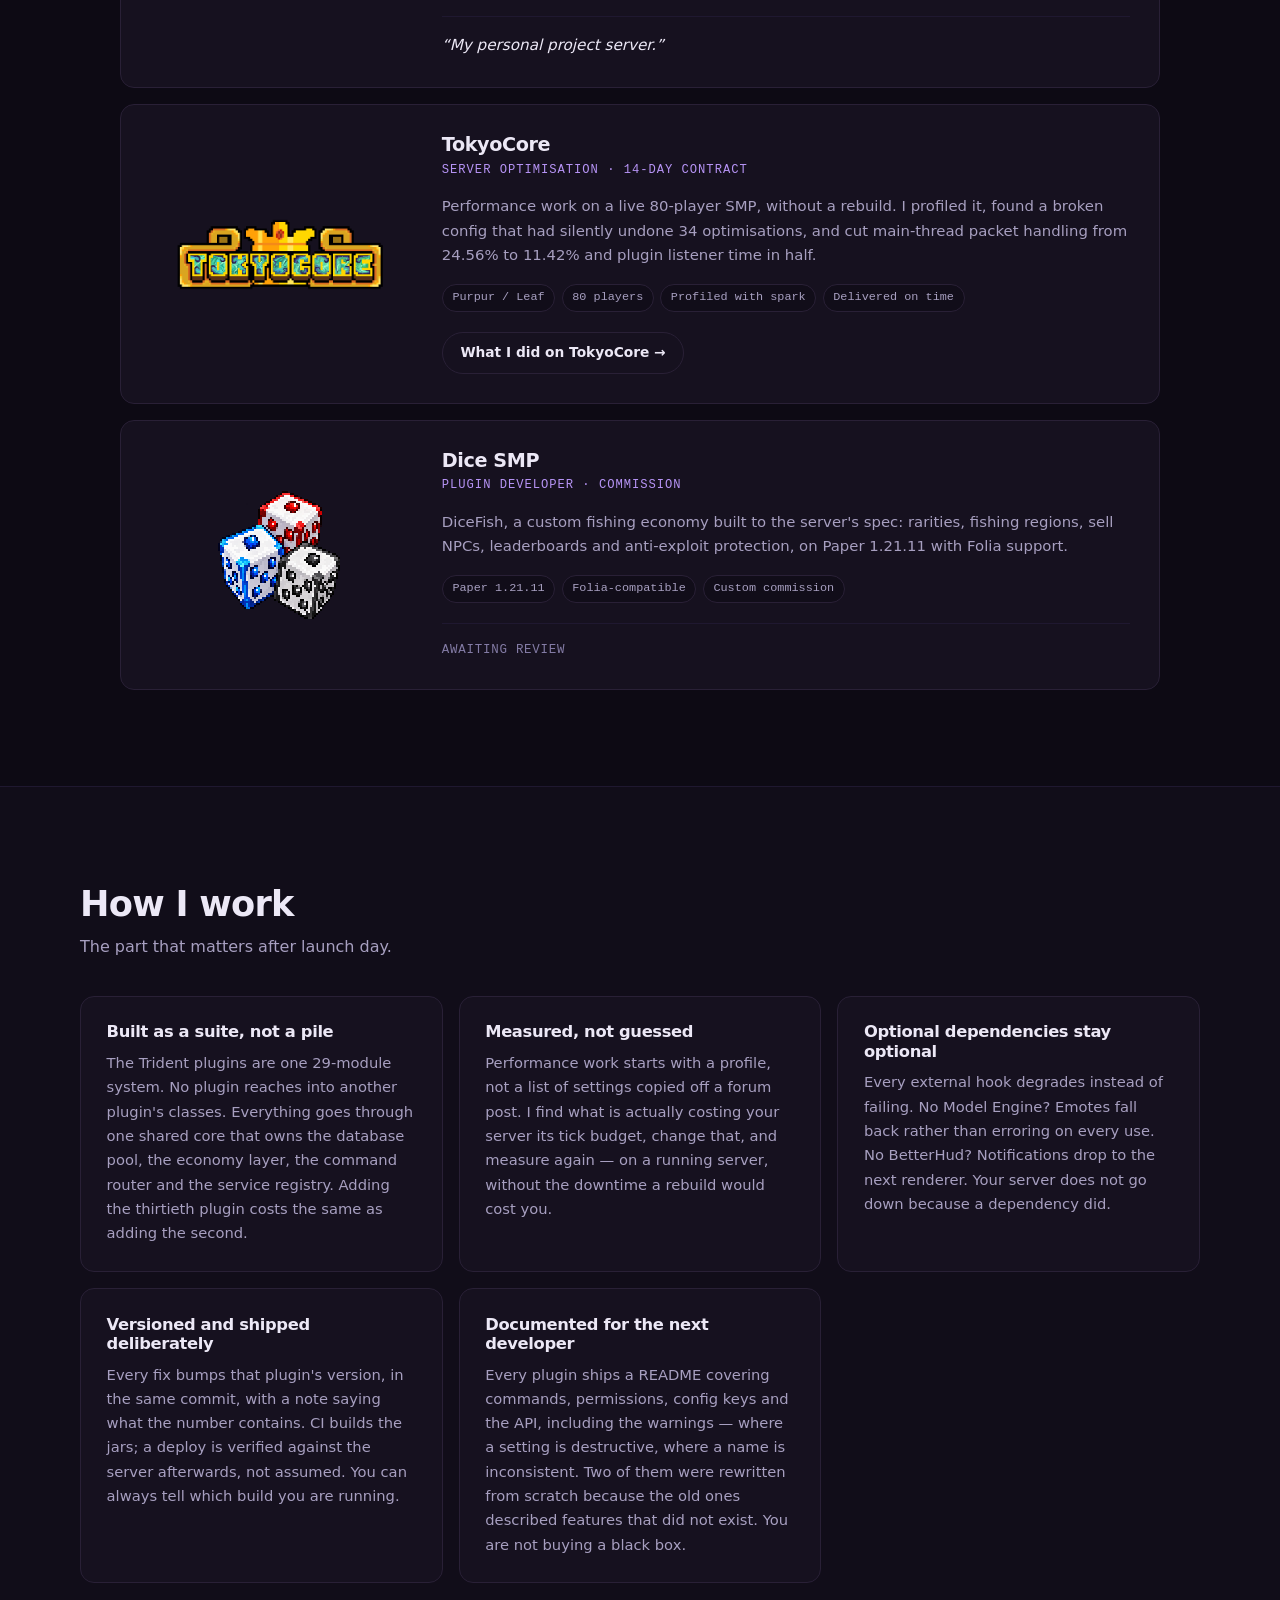
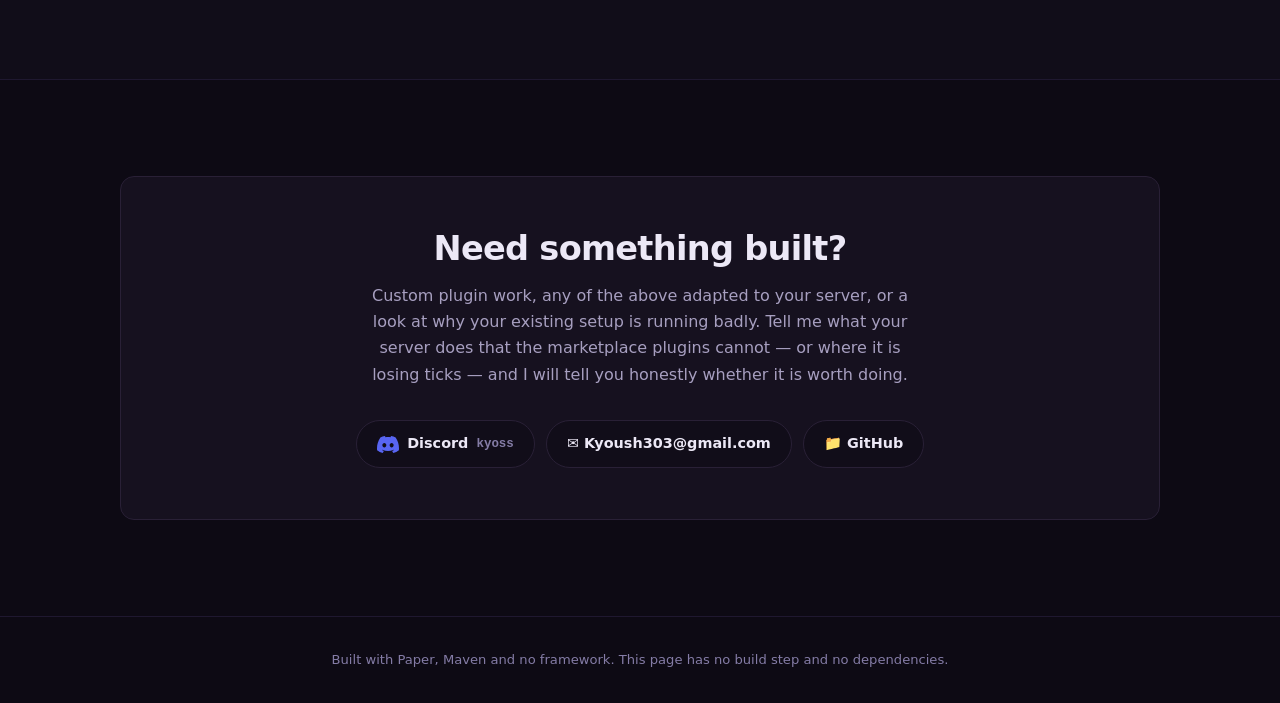
==== commit 7e9ee062: "Portfolio: all 31 plugins, a TokyoCore case study, Dice SMP The page listed 11 plugins and one of th" ====
--- a/index.html
+++ b/index.html
@@ -4,9 +4,9 @@
 <meta charset="utf-8">
 <meta name="viewport" content="width=device-width, initial-scale=1">
 <title>Kyoss — Minecraft Server Development Services</title>
-<meta name="description" content="Bespoke Paper plugin development and server performance optimisation for Minecraft networks. Eleven plugins running in production: skins, emotes, pets, parties, trading, duels, gravestones and more.">
+<meta name="description" content="Bespoke Paper plugin development and server performance optimisation for Minecraft networks. Thirty-one plugins written: skins, emotes, parties, land claims, auctions, bounties, staff tools and more.">
 <meta property="og:title" content="Kyoss — Minecraft Server Development Services">
-<meta property="og:description" content="Bespoke Paper plugin development and server performance optimisation. Eleven plugins running in production.">
+<meta property="og:description" content="Bespoke Paper plugin development and server performance optimisation. Thirty-one plugins written.">
 <meta property="og:type" content="website">
 <link rel="icon" href="assets/img/favicon.svg" type="image/svg+xml">
 <link rel="stylesheet" href="assets/css/style.css">
@@ -31,7 +31,7 @@
 <main id="top">
 
   <section class="hero">
-    <p class="eyebrow">Paper 26.1.2 · Java 25 · Production</p>
+    <p class="eyebrow">Paper 26.1.2 · Java 25 · Built from scratch</p>
     <h1 data-site="tagline">Kyoss: Minecraft Server Development Services.</h1>
     <p class="services-label" data-site="servicesLabel"></p>
     <ul class="services" id="services"></ul>
@@ -45,7 +45,7 @@
   <section id="work" class="section">
     <div class="section-head">
       <h2>The work</h2>
-      <p>Eleven plugins, all running on a live network. Click any card for the detail.</p>
+      <p>Thirty-one plugins: a 29-module network suite, plus client commissions. Click any card for the detail.</p>
     </div>
 
     <div class="filters" id="filters" role="tablist" aria-label="Filter plugins by category"></div>
@@ -57,7 +57,7 @@
   <section id="servers" class="section">
     <div class="section-head">
       <h2>Servers I worked on</h2>
-      <p>Live networks — plugins built, servers tuned.</p>
+      <p>Plugins built, servers tuned.</p>
     </div>
     <div class="servers" id="servers-list"></div>
   </section>
@@ -71,10 +71,10 @@
       <article>
         <h3>Built as a suite, not a pile</h3>
         <p>
-          These eleven are part of a nineteen-plugin system. Nothing reaches into another
-          plugin's classes — everything goes through one shared core that owns the database
-          pool, the economy abstraction, the command router and the service registry. Adding
-          the twentieth plugin costs the same as adding the second.
+          The Trident plugins are one 29-module system. No plugin reaches into another
+          plugin's classes. Everything goes through one shared core that owns the database
+          pool, the economy layer, the command router and the service registry. Adding
+          the thirtieth plugin costs the same as adding the second.
         </p>
       </article>
       <article>
--- a/assets/css/style.css
+++ b/assets/css/style.css
@@ -305,6 +305,14 @@
   object-fit: contain;
   display: block;
 }
+/* a 64x64 Minecraft server icon: scale by a whole number, keep pixels square */
+.server-logo img.is-pixel {
+  width: 128px; height: 128px;
+  image-rendering: pixelated;
+  border-radius: var(--radius-sm);
+}
+.btn-small { padding: .55rem 1.1rem; font-size: .86rem; }
+.server-link { margin-top: 1.2rem; }
 .server-logo-fallback {
   font-weight: 700; font-size: 1.15rem; letter-spacing: -.02em;
   color: var(--ink); text-align: center;
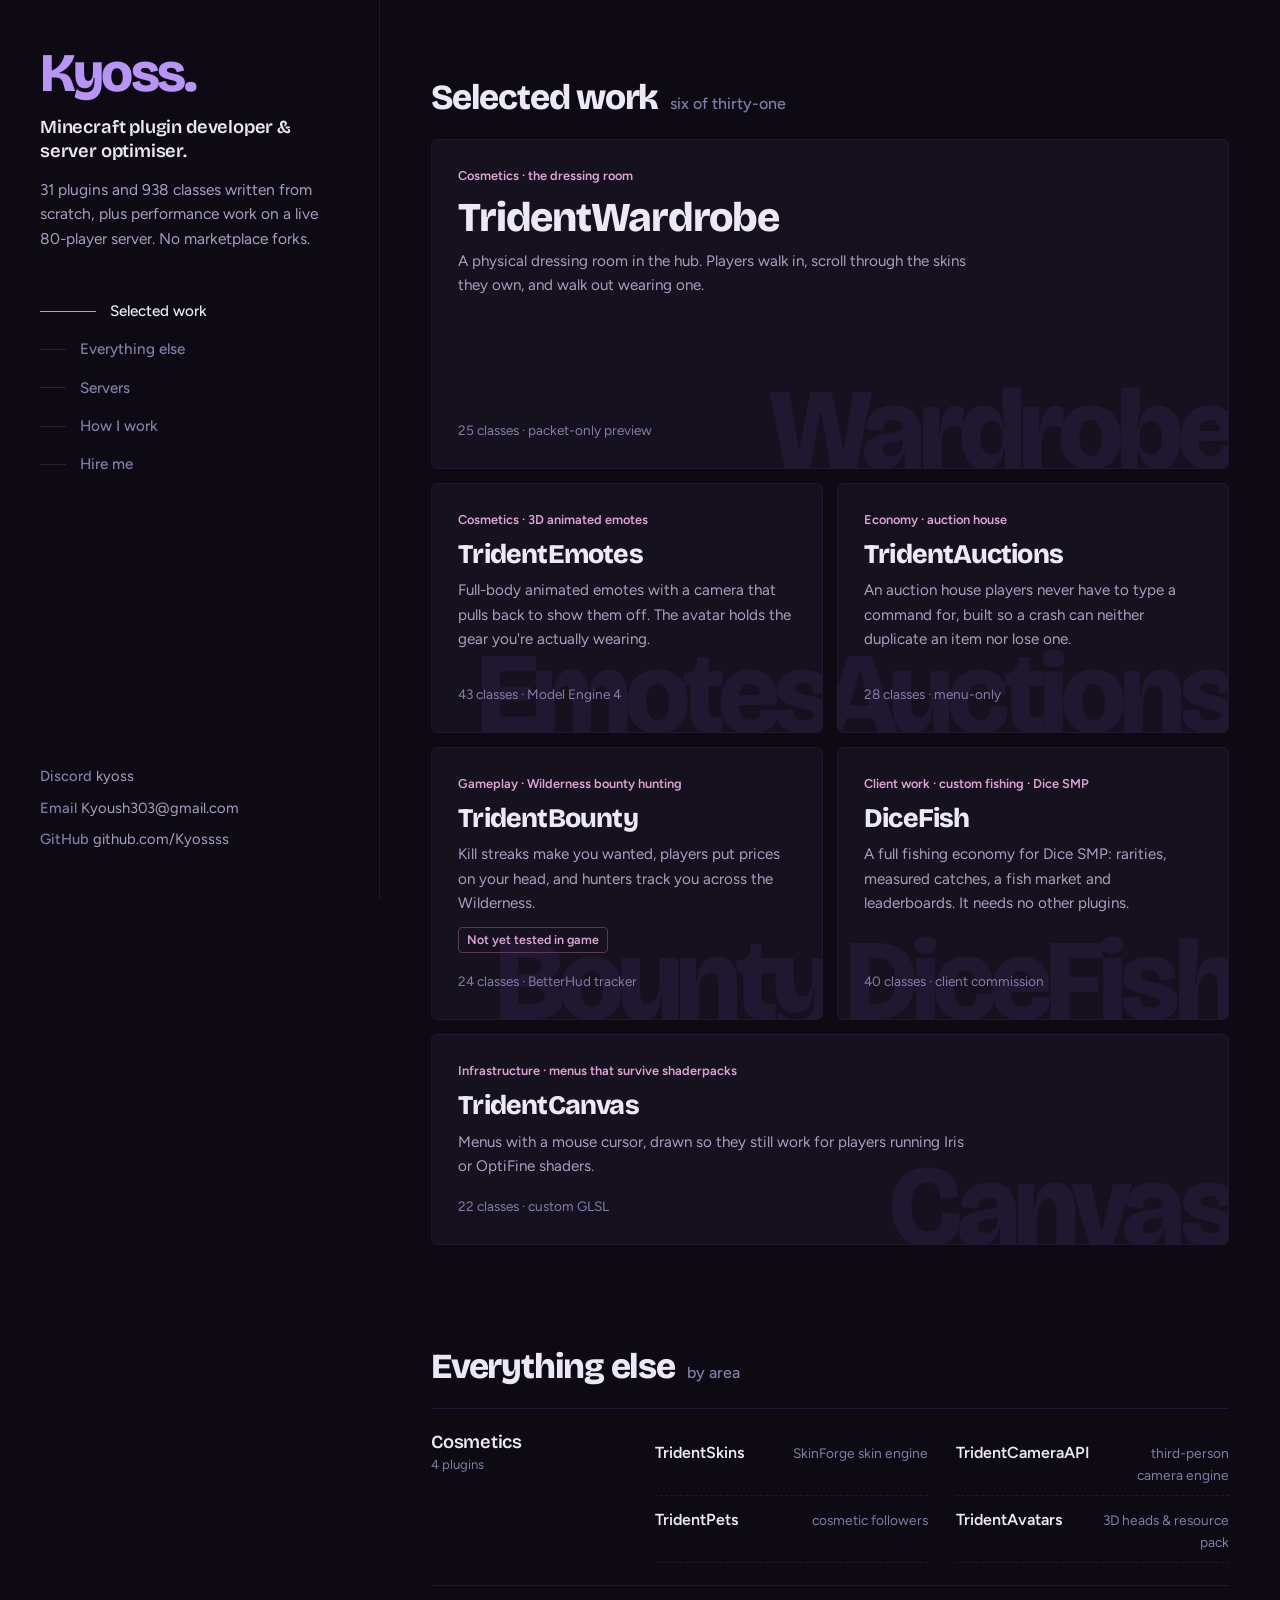
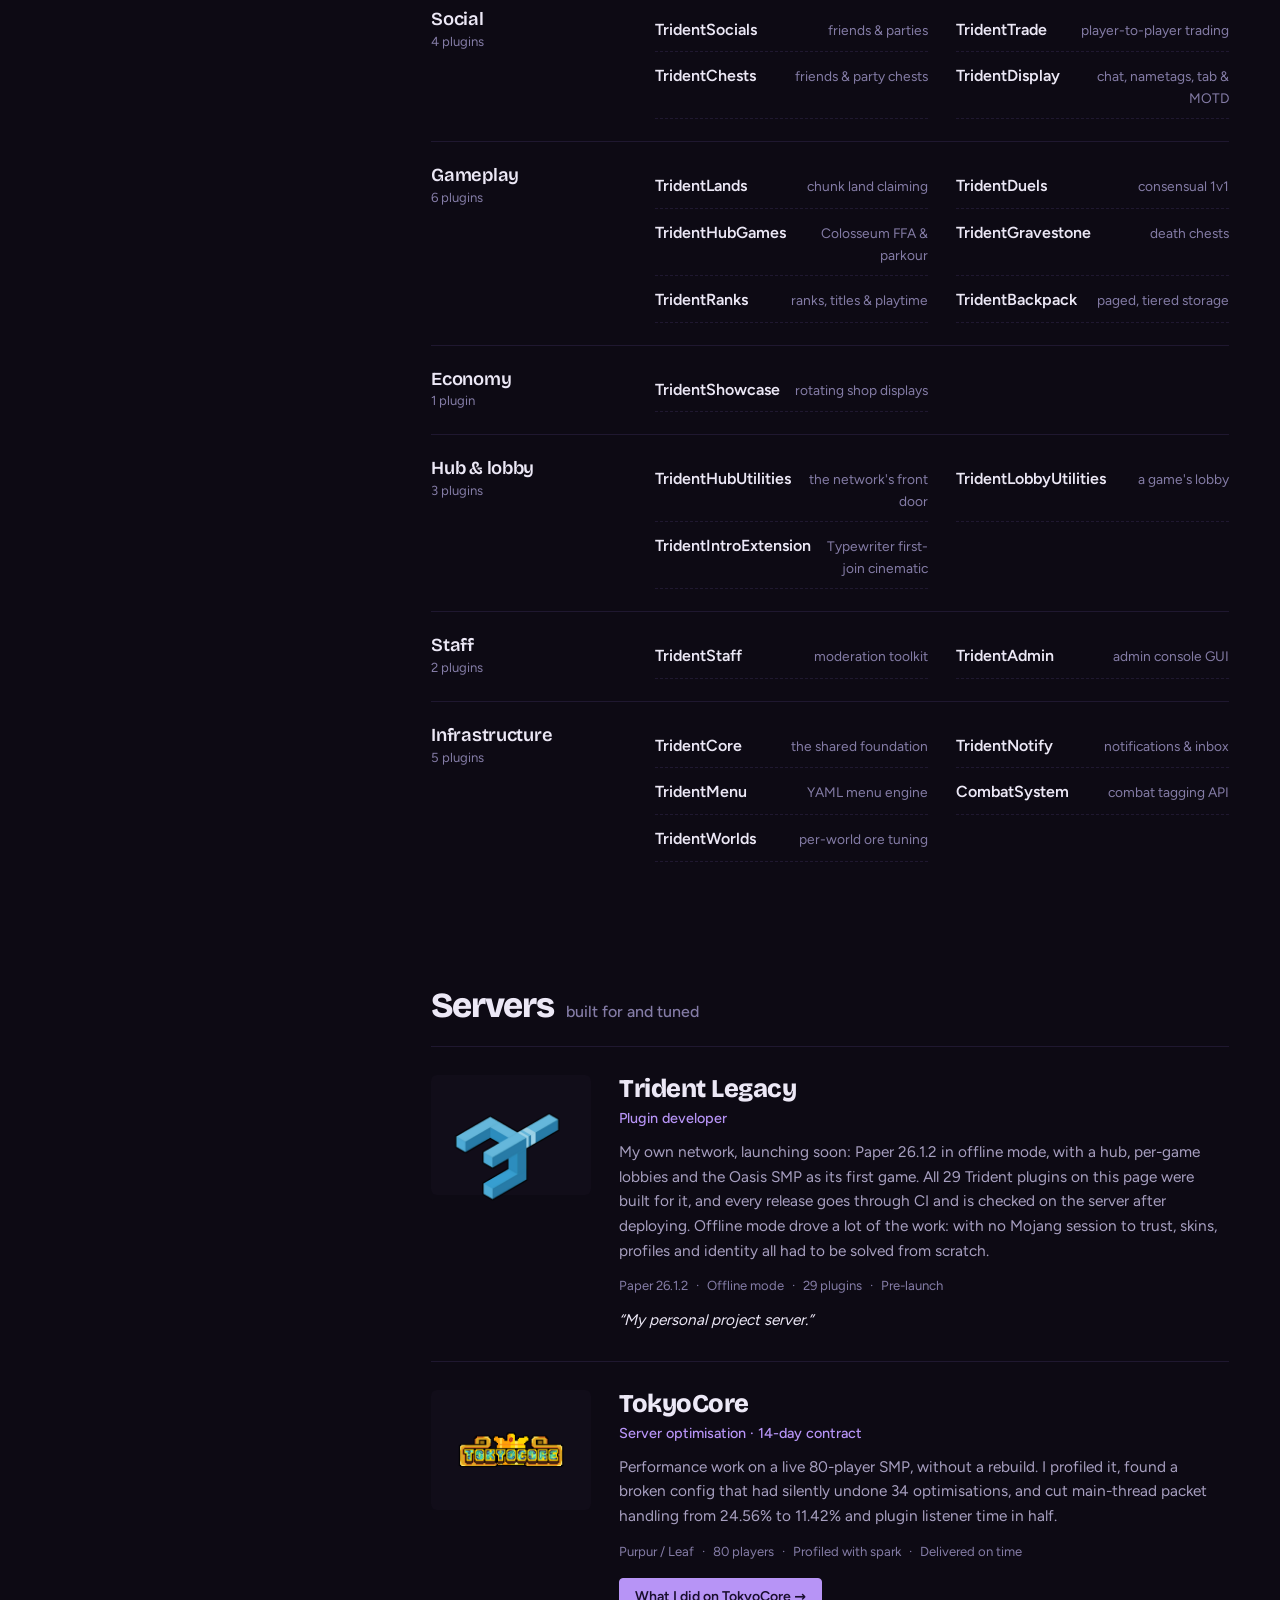
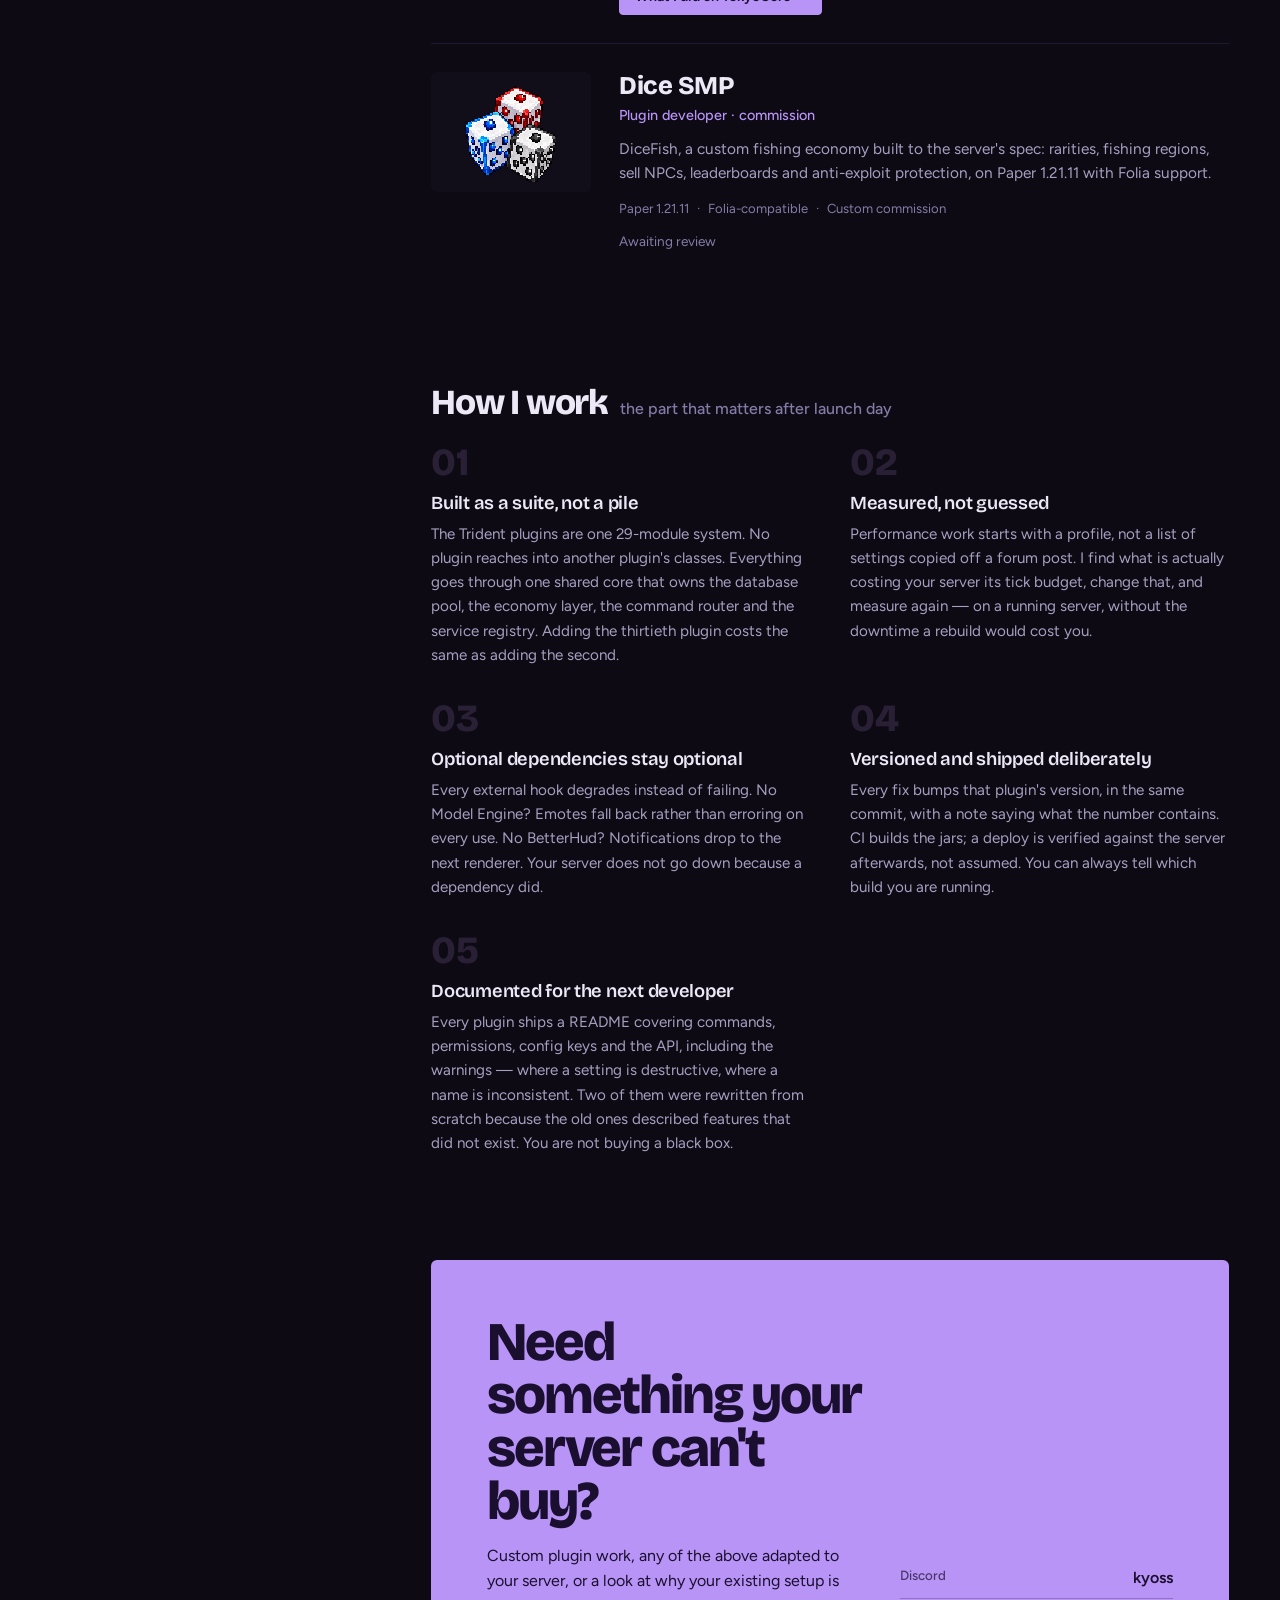
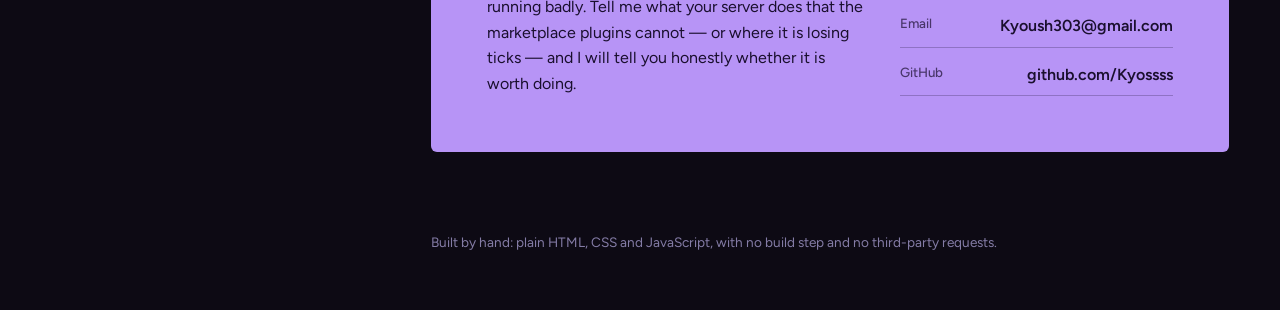
==== commit e6e0b589: "Redesign: studio layout with a sidebar, featured work and a drawer The old page read as a template: " ====
--- a/index.html
+++ b/index.html
@@ -1,5 +1,5 @@
 <!DOCTYPE html>
-<html lang="en" data-theme="dark">
+<html lang="en">
 <head>
 <meta charset="utf-8">
 <meta name="viewport" content="width=device-width, initial-scale=1">
@@ -9,136 +9,72 @@
 <meta property="og:description" content="Bespoke Paper plugin development and server performance optimisation. Thirty-one plugins written.">
 <meta property="og:type" content="website">
 <link rel="icon" href="assets/img/favicon.svg" type="image/svg+xml">
+<link rel="preload" href="assets/fonts/bricolage-grotesque-latin.woff2" as="font" type="font/woff2" crossorigin>
 <link rel="stylesheet" href="assets/css/style.css">
 </head>
 <body>
 
-<a class="skip" href="#work">Skip to the plugins</a>
+<a class="skip" href="#featured">Skip to the work</a>
 
-<header class="nav">
-  <a class="brand" href="#top">
-    <span class="brand-mark" aria-hidden="true">◆</span>
-    <span class="brand-name" data-site="handle">Kyoss</span>
-  </a>
-  <nav>
-    <a href="#work">Plugins</a>
-    <a href="#servers">Servers</a>
-    <a href="#how">How I work</a>
-    <a href="#contact" class="nav-cta">Hire me</a>
-  </nav>
-</header>
+<div class="shell">
+  <aside class="side">
+    <h1><span data-site="handle">Kyoss</span><span>.</span></h1>
+    <p class="role" data-site="role"></p>
+    <p class="bio" id="bio"></p>
+    <nav aria-label="Sections">
+      <ul class="toc">
+        <li><a href="#featured">Selected work</a></li>
+        <li><a href="#catalogue">Everything else</a></li>
+        <li><a href="#servers">Servers</a></li>
+        <li><a href="#approach">How I work</a></li>
+        <li><a href="#contact">Hire me</a></li>
+      </ul>
+    </nav>
+    <div class="side-foot" id="side-foot"></div>
+  </aside>
 
-<main id="top">
+  <main class="main">
+    <section class="block" id="featured">
+      <div class="block-head"><h2>Selected work</h2><span id="featured-count"></span></div>
+      <div class="bento" id="bento"></div>
+    </section>
 
-  <section class="hero">
-    <p class="eyebrow">Paper 26.1.2 · Java 25 · Built from scratch</p>
-    <h1 data-site="tagline">Kyoss: Minecraft Server Development Services.</h1>
-    <p class="services-label" data-site="servicesLabel"></p>
-    <ul class="services" id="services"></ul>
-    <div class="hero-actions">
-      <a class="btn btn-primary" href="#work">See the plugins</a>
-      <a class="btn" href="#contact">Start a project</a>
-    </div>
-    <ul class="stats" id="stats"></ul>
-  </section>
+    <section class="block" id="catalogue">
+      <div class="block-head"><h2>Everything else</h2><span>by area</span></div>
+      <div id="groups"></div>
+    </section>
 
-  <section id="work" class="section">
-    <div class="section-head">
-      <h2>The work</h2>
-      <p>Thirty-one plugins: a 29-module network suite, plus client commissions. Click any card for the detail.</p>
-    </div>
+    <section class="block" id="servers">
+      <div class="block-head"><h2>Servers</h2><span>built for and tuned</span></div>
+      <div id="server-list"></div>
+    </section>
 
-    <div class="filters" id="filters" role="tablist" aria-label="Filter plugins by category"></div>
+    <section class="block" id="approach">
+      <div class="block-head"><h2>How I work</h2><span>the part that matters after launch day</span></div>
+      <div class="steps" id="steps"></div>
+    </section>
 
-    <div class="grid" id="grid"></div>
-    <p class="empty" id="empty" hidden>Nothing in that category.</p>
-  </section>
+    <section class="block" id="contact">
+      <div class="hire">
+        <div>
+          <h2 data-site="hireTitle"></h2>
+          <p data-site="hireText"></p>
+        </div>
+        <ul id="hire-list"></ul>
+      </div>
+    </section>
 
-  <section id="servers" class="section">
-    <div class="section-head">
-      <h2>Servers I worked on</h2>
-      <p>Plugins built, servers tuned.</p>
-    </div>
-    <div class="servers" id="servers-list"></div>
-  </section>
+    <footer class="foot">
+      <p>Built by hand: plain HTML, CSS and JavaScript, with no build step and no third-party requests.</p>
+    </footer>
+  </main>
+</div>
 
-  <section id="how" class="section section-alt">
-    <div class="section-head">
-      <h2>How I work</h2>
-      <p>The part that matters after launch day.</p>
-    </div>
-    <div class="how-grid">
-      <article>
-        <h3>Built as a suite, not a pile</h3>
-        <p>
-          The Trident plugins are one 29-module system. No plugin reaches into another
-          plugin's classes. Everything goes through one shared core that owns the database
-          pool, the economy layer, the command router and the service registry. Adding
-          the thirtieth plugin costs the same as adding the second.
-        </p>
-      </article>
-      <article>
-        <h3>Measured, not guessed</h3>
-        <p>
-          Performance work starts with a profile, not a list of settings copied off a forum
-          post. I find what is actually costing your server its tick budget, change that, and
-          measure again — on a running server, without the downtime a rebuild would cost you.
-        </p>
-      </article>
-      <article>
-        <h3>Optional dependencies stay optional</h3>
-        <p>
-          Every external hook degrades instead of failing. No Model Engine? Emotes fall back
-          rather than erroring on every use. No BetterHud? Notifications drop to the next
-          renderer. Your server does not go down because a dependency did.
-        </p>
-      </article>
-      <article>
-        <h3>Versioned and shipped deliberately</h3>
-        <p>
-          Every fix bumps that plugin's version, in the same commit, with a note saying what
-          the number contains. CI builds the jars; a deploy is verified against the server
-          afterwards, not assumed. You can always tell which build you are running.
-        </p>
-      </article>
-      <article>
-        <h3>Documented for the next developer</h3>
-        <p>
-          Every plugin ships a README covering commands, permissions, config keys and the API,
-          including the warnings — where a setting is destructive, where a name is inconsistent.
-          Two of them were rewritten from scratch because the old ones described features that
-          did not exist. You are not buying a black box.
-        </p>
-      </article>
-    </div>
-  </section>
-
-  <section id="contact" class="section">
-    <div class="contact-card">
-      <h2>Need something built?</h2>
-      <p>
-        Custom plugin work, any of the above adapted to your server, or a look at why your
-        existing setup is running badly. Tell me what your server does that the marketplace
-        plugins cannot — or where it is losing ticks — and I will tell you honestly whether it
-        is worth doing.
-      </p>
-      <ul class="contact-list" id="contact-list"></ul>
-    </div>
-  </section>
-
-</main>
-
-<footer class="foot">
-  <p>Built with Paper, Maven and no framework. This page has no build step and no dependencies.</p>
-</footer>
-
-<div class="modal" id="modal" hidden role="dialog" aria-modal="true" aria-labelledby="modal-title">
-  <div class="modal-scrim" data-close></div>
-  <article class="modal-panel" role="document">
-    <button class="modal-close" data-close aria-label="Close">×</button>
-    <div id="modal-body"></div>
-  </article>
-</div>
+<div class="scrim" data-close></div>
+<aside class="drawer" id="drawer" role="dialog" aria-modal="true" aria-labelledby="drawer-title" inert>
+  <button class="x" type="button" data-close aria-label="Close">×</button>
+  <div id="drawer-body"></div>
+</aside>
 
 <script src="assets/js/data.js"></script>
 <script src="assets/js/main.js"></script>
--- a/assets/css/style.css
+++ b/assets/css/style.css
@@ -1,7 +1,23 @@
 /* ============================================================
-   Kyoss — plugin portfolio
-   Design tokens first. Everything below reads from them.
+   Kyoss — portfolio
+   Design tokens first. Everything below reads from them, and so do
+   review.css and case.css, so keep the token names.
    ============================================================ */
+
+/* Self-hosted, so the site makes no third-party requests. Both SIL OFL 1.1. */
+@font-face {
+  font-family: "Bricolage Grotesque";
+  src: url("../fonts/bricolage-grotesque-latin.woff2") format("woff2");
+  font-weight: 200 800;
+  font-stretch: 75% 100%;
+  font-display: swap;
+}
+@font-face {
+  font-family: "Figtree";
+  src: url("../fonts/figtree-latin.woff2") format("woff2");
+  font-weight: 300 900;
+  font-display: swap;
+}
 
 :root {
   --ink:        #ece8f6;
@@ -19,486 +35,299 @@
   --accent-ink: #1a0f2e;
   --gold:       #e0a3d5;
 
-  --radius:     14px;
-  --radius-sm:  8px;
+  --radius:     6px;
+  --radius-sm:  4px;
   --maxw:       1120px;
-
-  --font: "Inter", ui-sans-serif, system-ui, -apple-system, "Segoe UI", Roboto, sans-serif;
-  --mono: ui-monospace, "SF Mono", "Cascadia Mono", Menlo, Consolas, monospace;
+  --side:       380px;
+
+  --display: "Bricolage Grotesque", ui-sans-serif, system-ui, sans-serif;
+  --font:    "Figtree", ui-sans-serif, system-ui, -apple-system, "Segoe UI", sans-serif;
+  --mono:    ui-monospace, "SF Mono", "Cascadia Mono", Menlo, Consolas, monospace;
 
   --shadow: 0 18px 48px rgba(0, 0, 0, .45);
 }
 
 * { box-sizing: border-box; }
-
 html { scroll-behavior: smooth; }
 @media (prefers-reduced-motion: reduce) {
   html { scroll-behavior: auto; }
   * { animation: none !important; transition: none !important; }
 }
-
 body {
   margin: 0;
   background: var(--bg);
   color: var(--ink);
-  font-family: var(--font);
-  font-size: 16px;
-  line-height: 1.65;
+  font: 400 16px/1.6 var(--font);
   -webkit-font-smoothing: antialiased;
 }
-
-/* a soft aurora behind the top of the page */
-body::before {
-  content: "";
-  position: fixed;
-  inset: -20vh 0 auto 0;
-  height: 70vh;
-  background:
-    radial-gradient(52vw 42vh at 22% 0%, rgba(183, 148, 246, .16), transparent 68%),
-    radial-gradient(46vw 40vh at 82% 8%, rgba(224, 163, 213, .09), transparent 70%);
-  pointer-events: none;
-  z-index: 0;
-}
-
-h1, h2, h3 { line-height: 1.18; letter-spacing: -.021em; margin: 0; }
-p { margin: 0; }
+body.locked { overflow: hidden; }
 a { color: inherit; }
+h1, h2, h3 { font-family: var(--display); letter-spacing: -.025em; }
+::selection { background: var(--accent); color: var(--accent-ink); }
+:focus-visible { outline: 2px solid var(--accent); outline-offset: 3px; }
 
 .skip {
-  position: absolute; left: -9999px;
+  position: absolute; left: 16px; top: -60px; z-index: 50;
   background: var(--accent); color: var(--accent-ink);
-  padding: .6rem 1rem; border-radius: 0 0 var(--radius-sm) 0; z-index: 99;
-}
-.skip:focus { left: 0; top: 0; }
-
-:focus-visible {
-  outline: 2px solid var(--accent);
-  outline-offset: 3px;
-  border-radius: 4px;
-}
-
-/* ---------- nav ---------- */
+  padding: 10px 16px; border-radius: var(--radius-sm); font-weight: 600; text-decoration: none;
+}
+.skip:focus { top: 16px; }
+
+/* ============================================================
+   Shared page chrome — used by tokyocore.html and review.html
+   ============================================================ */
 
 .nav {
-  position: sticky; top: 0; z-index: 40;
-  display: flex; align-items: center; justify-content: space-between;
-  gap: 1rem;
-  padding: .85rem clamp(1rem, 4vw, 2.5rem);
-  background: rgba(13, 10, 20, .78);
-  backdrop-filter: blur(14px);
-  border-bottom: 1px solid var(--line-soft);
-}
-.brand {
-  display: inline-flex; align-items: center; gap: .55rem;
-  text-decoration: none; font-weight: 700; letter-spacing: -.02em; font-size: 1.05rem;
-}
-.brand-mark { color: var(--accent); font-size: .9rem; }
-.nav nav { display: flex; align-items: center; gap: .35rem; }
-.nav nav a {
-  text-decoration: none; color: var(--ink-soft);
-  font-size: .9rem; font-weight: 500;
-  padding: .45rem .75rem; border-radius: 999px;
-  transition: color .16s, background .16s;
-}
-.nav nav a:hover { color: var(--ink); background: var(--bg-raise); }
-.nav-cta {
-  color: var(--accent-ink) !important;
-  background: var(--accent);
-  font-weight: 650 !important;
-}
-.nav-cta:hover { background: #cbb0fb !important; color: var(--accent-ink) !important; }
-
-/* ---------- layout ---------- */
-
-main { position: relative; z-index: 1; }
-
-.hero, .section {
-  max-width: var(--maxw);
-  margin: 0 auto;
-  padding: clamp(3.5rem, 8vw, 6rem) clamp(1rem, 4vw, 2.5rem);
-}
-
-.section-alt {
-  max-width: none;
-  background: var(--bg-alt);
-  border-block: 1px solid var(--line-soft);
-}
-.section-alt > * { max-width: var(--maxw); margin-inline: auto; }
-
-/* ---------- hero ---------- */
-
-.eyebrow {
-  font-family: var(--mono);
-  font-size: .74rem;
-  letter-spacing: .14em;
-  text-transform: uppercase;
-  color: var(--accent);
-  margin-bottom: 1.1rem;
-}
-.hero h1 {
-  font-size: clamp(2rem, 5vw, 3.2rem);
-  font-weight: 700;
-  max-width: 22ch;
-}
-.services-label {
-  margin-top: 1.6rem;
-  color: var(--ink-soft);
-  font-size: 1rem;
-}
-
-.services {
-  list-style: none;
-  margin: .9rem 0 0; padding: 0;
-  display: grid; gap: .5rem .5rem;
-  grid-template-columns: repeat(auto-fit, minmax(260px, max-content));
-  max-width: 640px;
-}
-.services li {
-  position: relative;
-  padding-left: 1.5rem;
-  font-size: clamp(1rem, 1.5vw, 1.08rem);
-  font-weight: 550;
-  color: var(--ink);
-}
-.services li::before {
-  content: "◆";
-  position: absolute; left: 0; top: 0;
-  font-size: .68em; line-height: 1.9;
-  color: var(--accent);
-}
-.hero-actions { display: flex; flex-wrap: wrap; gap: .7rem; margin-top: 2.1rem; }
+  position: relative; z-index: 2;
+  display: flex; justify-content: space-between; align-items: center; gap: 16px;
+  max-width: var(--maxw); margin: 0 auto;
+  padding: 26px 16px;
+}
+.brand { text-decoration: none; display: inline-flex; align-items: baseline; }
+.brand-mark { display: none; }
+.brand-name { font: 800 1.6rem/1 var(--display); letter-spacing: -.04em; }
+.brand-name::after { content: "."; color: var(--accent); }
+.nav nav { display: flex; align-items: center; gap: 24px; font-size: .95rem; font-weight: 500; }
+.nav nav a { text-decoration: none; color: var(--ink-soft); }
+.nav nav a:hover { color: var(--ink); }
+.nav nav .nav-cta {
+  color: var(--accent-ink); background: var(--accent);
+  padding: 9px 16px; border-radius: var(--radius-sm); font-weight: 600;
+}
+.nav nav .nav-cta:hover { background: #cbb0fb; color: var(--accent-ink); }
 
 .btn {
-  display: inline-flex; align-items: center; justify-content: center;
-  padding: .78rem 1.5rem;
-  border: 1px solid var(--line);
-  border-radius: 999px;
-  background: var(--bg-raise);
-  color: var(--ink);
-  font: inherit; font-size: .94rem; font-weight: 600;
-  text-decoration: none; cursor: pointer;
-  transition: border-color .16s, background .16s, transform .16s;
-}
-.btn:hover { border-color: var(--accent-dim); transform: translateY(-1px); }
-.btn-primary {
-  background: var(--accent); border-color: var(--accent);
-  color: var(--accent-ink);
-}
+  display: inline-flex; align-items: center; justify-content: center; gap: 8px;
+  padding: 12px 20px;
+  border: 1px solid var(--line); border-radius: var(--radius-sm);
+  background: var(--bg-raise); color: var(--ink);
+  font: 600 .95rem var(--font); text-decoration: none; cursor: pointer;
+  transition: border-color .2s, background .2s;
+}
+.btn:hover { border-color: var(--accent-dim); }
+.btn-primary { background: var(--accent); border-color: var(--accent); color: var(--accent-ink); }
 .btn-primary:hover { background: #cbb0fb; border-color: #cbb0fb; }
-
-.stats {
-  list-style: none; margin: 3.2rem 0 0; padding: 0;
-  display: grid; gap: 1px;
-  grid-template-columns: repeat(auto-fit, minmax(150px, 1fr));
-  background: var(--line-soft);
-  border: 1px solid var(--line-soft);
+.btn-small { padding: 9px 15px; font-size: .88rem; }
+.hero-actions { display: flex; flex-wrap: wrap; gap: 12px; margin-top: 24px; }
+
+.eyebrow { margin: 0; color: var(--gold); font-weight: 600; font-size: .88rem; }
+
+.section { max-width: var(--maxw); margin: 0 auto; padding: 48px 16px; }
+
+/* the accent closing panel, on every page */
+.contact-card, .hire {
+  background: var(--accent); color: var(--accent-ink);
   border-radius: var(--radius);
-  overflow: hidden;
-}
-.stats li { background: var(--bg-raise); padding: 1.25rem 1.3rem; }
-.stats b {
-  display: block;
-  font-size: 1.75rem; font-weight: 700; letter-spacing: -.03em;
-  color: var(--accent);
-  font-variant-numeric: tabular-nums;
-}
-.stats span { font-size: .8rem; color: var(--ink-faint); }
-
-/* ---------- section heads ---------- */
-
-.section-head { margin-bottom: 2.2rem; }
-.section-head h2 { font-size: clamp(1.6rem, 3.4vw, 2.2rem); font-weight: 700; }
-.section-head p { color: var(--ink-soft); margin-top: .6rem; max-width: 60ch; }
-
-/* ---------- filters ---------- */
-
-.filters { display: flex; flex-wrap: wrap; gap: .5rem; margin-bottom: 1.9rem; }
-.filter {
-  padding: .48rem 1rem;
-  border: 1px solid var(--line);
-  border-radius: 999px;
-  background: transparent;
-  color: var(--ink-soft);
-  font: inherit; font-size: .86rem; font-weight: 550;
-  cursor: pointer;
-  transition: color .16s, border-color .16s, background .16s;
-}
-.filter:hover { color: var(--ink); border-color: var(--ink-faint); }
-.filter[aria-selected="true"] {
-  background: var(--accent); border-color: var(--accent);
-  color: var(--accent-ink); font-weight: 650;
-}
-
-/* ---------- plugin grid ---------- */
-
-.grid {
-  display: grid; gap: 1rem;
-  grid-template-columns: repeat(auto-fill, minmax(310px, 1fr));
-}
-
-.card {
+  padding: clamp(28px, 5vw, 56px);
+}
+.contact-card h2, .hire h2 {
+  font: 800 clamp(2rem, 4.5vw, 3.4rem)/.98 var(--display); letter-spacing: -.04em; margin: 0;
+}
+.contact-card p, .hire p { margin: 14px 0 0; max-width: 52ch; }
+.contact-card .btn { background: var(--accent-ink); border-color: var(--accent-ink); color: var(--ink); }
+.contact-card .btn:hover { background: #2a1a47; }
+.contact-card .btn-primary { background: var(--ink); border-color: var(--ink); color: var(--accent-ink); }
+.contact-card .btn-primary:hover { background: #fff; }
+
+.foot {
+  max-width: var(--maxw); margin: 0 auto; padding: 32px 16px 48px;
+  color: var(--ink-faint); font-size: .85rem;
+}
+.foot p { margin: 0; }
+
+/* ============================================================
+   index.html — the studio layout
+   ============================================================ */
+
+.shell { display: grid; grid-template-columns: var(--side) minmax(0, 1fr); min-height: 100vh; }
+
+/* sidebar */
+.side {
+  position: sticky; top: 0; height: 100vh; overflow-y: auto;
+  padding: 48px 40px; display: flex; flex-direction: column;
+  border-right: 1px solid var(--line-soft);
+}
+.side h1 { font: 800 3.4rem/.95 var(--display); letter-spacing: -.045em; margin: 0; }
+.side h1 span { color: var(--accent); }
+.side .role { font: 600 1.15rem/1.3 var(--display); letter-spacing: -.01em; margin: 16px 0 0; }
+.side .bio { color: var(--ink-soft); margin: 14px 0 0; font-size: .97rem; }
+.toc { list-style: none; margin: 40px 0 0; padding: 0; }
+.toc a {
+  display: flex; align-items: center; gap: 14px; padding: 7px 0;
+  text-decoration: none; color: var(--ink-faint); font-weight: 500; font-size: .95rem;
+}
+.toc a::before { content: ""; width: 26px; height: 1px; background: var(--line); transition: width .25s, background .25s; }
+.toc a:hover, .toc a.on { color: var(--ink); }
+.toc a:hover::before, .toc a.on::before { width: 56px; background: var(--accent); }
+.side-foot { margin-top: auto; padding-top: 32px; display: grid; gap: 8px; font-size: .92rem; }
+.side-foot a, .side-foot span { color: var(--ink-soft); text-decoration: none; overflow-wrap: anywhere; }
+.side-foot a:hover { color: var(--accent); }
+.side-foot b { color: var(--ink-faint); font-weight: 500; }
+
+.main { padding: 48px clamp(16px, 4vw, 64px) 32px; min-width: 0; }
+.block { padding: 32px 0 72px; }
+.block-head { margin: 0 0 22px; display: flex; flex-wrap: wrap; gap: 4px 12px; align-items: baseline; }
+.block-head h2 { font: 800 2.2rem/1 var(--display); letter-spacing: -.035em; margin: 0; }
+.block-head span { color: var(--ink-faint); font-weight: 500; }
+
+/* selected work */
+.bento { display: grid; grid-template-columns: repeat(6, minmax(0, 1fr)); gap: 14px; }
+.tile {
+  position: relative; overflow: hidden;
+  grid-column: span 2; min-height: 250px;
   display: flex; flex-direction: column;
-  gap: .85rem;
-  padding: 1.5rem;
-  text-align: left;
-  background: var(--bg-raise);
-  border: 1px solid var(--line);
-  border-radius: var(--radius);
-  color: inherit; font: inherit;
-  cursor: pointer;
-  transition: border-color .18s, transform .18s, box-shadow .18s;
-}
-.card:hover {
-  border-color: var(--accent-dim);
-  transform: translateY(-3px);
-  box-shadow: var(--shadow);
-}
-
-.card-top { display: flex; align-items: flex-start; gap: .85rem; }
-.card-top > span:last-child { display: block; }
-.card-icon {
-  flex: none;
-  width: 44px; height: 44px;
-  display: grid; place-items: center;
-  font-size: 1.25rem;
-  background: var(--bg-alt);
-  border: 1px solid var(--line);
-  border-radius: 11px;
-}
-.card-name { display: block; font-size: 1.06rem; font-weight: 650; letter-spacing: -.015em; }
-.card-sub { display: block; font-size: .8rem; color: var(--ink-faint); }
-.card-pitch { display: block; color: var(--ink-soft); font-size: .93rem; flex: 1; }
-
-.card-foot {
-  display: flex; align-items: center; justify-content: space-between;
-  gap: .75rem;
-  padding-top: .85rem;
-  border-top: 1px solid var(--line-soft);
-}
-.card-scale { font-family: var(--mono); font-size: .74rem; color: var(--ink-faint); }
-.card-more { font-size: .8rem; font-weight: 600; color: var(--accent); white-space: nowrap; }
-
-.empty { color: var(--ink-faint); padding: 2rem 0; }
-
-/* ---------- servers ---------- */
-
-.servers { display: grid; gap: 1rem; }
-
-.server {
-  display: grid;
-  grid-template-columns: 260px 1fr;
-  gap: 2rem;
-  align-items: center;
-  padding: 1.8rem;
-  background: var(--bg-raise);
-  border: 1px solid var(--line);
-  border-radius: var(--radius);
-}
-
-/* No plate — the logos sit straight on the card. A fixed box with object-fit
-   keeps a square mark and a wide wordmark looking the same weight, rather than
-   the square one towering over the other. */
-.server-logo { display: grid; place-items: center; }
-.server-logo img {
-  width: 100%;
-  height: 170px;
-  object-fit: contain;
-  display: block;
-}
-/* a 64x64 Minecraft server icon: scale by a whole number, keep pixels square */
-.server-logo img.is-pixel {
-  width: 128px; height: 128px;
-  image-rendering: pixelated;
-  border-radius: var(--radius-sm);
-}
-.btn-small { padding: .55rem 1.1rem; font-size: .86rem; }
-.server-link { margin-top: 1.2rem; }
-.server-logo-fallback {
-  font-weight: 700; font-size: 1.15rem; letter-spacing: -.02em;
-  color: var(--ink); text-align: center;
-}
-
-.server-name { font-size: 1.2rem; font-weight: 700; }
-.server-role {
-  margin-top: .2rem;
-  font-family: var(--mono); font-size: .76rem;
-  letter-spacing: .08em; text-transform: uppercase;
-  color: var(--accent);
-}
-.server-blurb { margin-top: .9rem; color: var(--ink-soft); font-size: .93rem; }
-
-.server-tags {
-  list-style: none; margin: 1rem 0 0; padding: 0;
-  display: flex; flex-wrap: wrap; gap: .4rem;
-}
-.server-tags li {
-  font-family: var(--mono); font-size: .74rem;
-  color: var(--ink-soft);
-  background: var(--bg-alt);
-  border: 1px solid var(--line);
-  padding: .22rem .6rem; border-radius: 999px;
-}
-
-.server-review {
-  margin-top: 1.2rem; padding-top: 1rem;
-  border-top: 1px solid var(--line-soft);
-  color: var(--ink);
-  font-size: .95rem; font-style: italic;
-}
-.server-review.is-pending {
-  color: var(--ink-faint);
-  font-style: normal;
-  font-family: var(--mono); font-size: .78rem;
-  letter-spacing: .06em; text-transform: uppercase;
-}
-
-@media (max-width: 620px) {
-  .server { grid-template-columns: 1fr; gap: 1.3rem; align-items: start; }
-  .server-logo img { height: 130px; }
-}
-
-/* ---------- how ---------- */
-
-.how-grid {
-  display: grid; gap: 1rem;
-  grid-template-columns: repeat(auto-fit, minmax(290px, 1fr));
-}
-.how-grid article {
-  padding: 1.6rem;
-  background: var(--bg-raise);
-  border: 1px solid var(--line);
-  border-radius: var(--radius);
-}
-.how-grid h3 { font-size: 1.02rem; font-weight: 650; margin-bottom: .6rem; }
-.how-grid p { color: var(--ink-soft); font-size: .92rem; }
-
-/* ---------- contact ---------- */
-
-.contact-card {
-  padding: clamp(2rem, 5vw, 3.2rem);
-  background: var(--bg-raise);
-  border: 1px solid var(--line);
-  border-radius: var(--radius);
-  text-align: center;
-}
-.contact-card h2 { font-size: clamp(1.5rem, 3.4vw, 2.1rem); font-weight: 700; }
-.contact-card > p {
-  color: var(--ink-soft);
-  max-width: 56ch;
-  margin: .9rem auto 0;
-}
-.contact-list {
-  list-style: none; margin: 2rem 0 0; padding: 0;
-  display: flex; flex-wrap: wrap; gap: .7rem; justify-content: center;
-}
-.contact-list a, .contact-list span {
-  display: inline-flex; align-items: center; gap: .5rem;
-  padding: .68rem 1.25rem;
-  border: 1px solid var(--line);
-  border-radius: 999px;
-  background: var(--bg-alt);
-  text-decoration: none;
-  font-size: .9rem; font-weight: 550;
-  transition: border-color .16s;
-}
-.contact-list a:hover { border-color: var(--accent-dim); }
-.contact-icon {
-  height: 17px; width: auto;
-  display: block; flex: none;
-}
-.contact-list em {
-  font-style: normal; font-family: var(--mono);
-  font-size: .78rem; color: var(--ink-faint);
-}
-
-/* ---------- footer ---------- */
-
-.foot {
-  border-top: 1px solid var(--line-soft);
-  padding: 2rem clamp(1rem, 4vw, 2.5rem);
-  text-align: center;
-}
-.foot p { color: var(--ink-faint); font-size: .82rem; }
-
-/* ---------- modal ---------- */
-
-.modal { position: fixed; inset: 0; z-index: 60; display: grid; place-items: center; padding: 1rem; }
-.modal[hidden] { display: none !important; }
-.modal-scrim { position: absolute; inset: 0; background: rgba(6, 4, 12, .8); backdrop-filter: blur(3px); }
-
-.modal-panel {
-  position: relative;
-  width: min(680px, 100%);
-  max-height: 86vh;
-  overflow-y: auto;
-  padding: clamp(1.6rem, 4vw, 2.4rem);
-  background: var(--bg-raise);
-  border: 1px solid var(--line);
-  border-radius: var(--radius);
-  box-shadow: var(--shadow);
-  animation: rise .2s ease-out;
-}
-@keyframes rise { from { opacity: 0; transform: translateY(12px); } }
-
-.modal-close {
-  position: absolute; top: .8rem; right: .9rem;
-  width: 34px; height: 34px;
-  display: grid; place-items: center;
-  background: transparent;
-  border: 1px solid var(--line);
-  border-radius: 50%;
-  color: var(--ink-soft);
-  font-size: 1.3rem; line-height: 1; cursor: pointer;
-}
-.modal-close:hover { color: var(--ink); border-color: var(--ink-faint); }
-
-.m-head { display: flex; align-items: flex-start; gap: 1rem; padding-right: 2.5rem; }
-.m-head .card-icon { width: 52px; height: 52px; font-size: 1.5rem; }
-.m-title { font-size: 1.4rem; font-weight: 700; letter-spacing: -.02em; }
-.m-sub { color: var(--ink-faint); font-size: .86rem; }
-.m-scale {
-  display: inline-block; margin-top: .5rem;
-  font-family: var(--mono); font-size: .74rem;
-  color: var(--accent);
-  background: rgba(183, 148, 246, .11);
-  border: 1px solid rgba(183, 148, 246, .26);
-  padding: .15rem .55rem; border-radius: 999px;
-}
-.m-pitch { margin-top: 1.4rem; font-size: 1.02rem; color: var(--ink); }
-
-.m-list { list-style: none; margin: 1.5rem 0 0; padding: 0; display: grid; gap: .8rem; }
-.m-list li {
-  position: relative; padding-left: 1.5rem;
-  color: var(--ink-soft); font-size: .93rem;
-}
-.m-list li::before {
-  content: "▸"; position: absolute; left: 0; top: -.05em;
-  color: var(--accent-dim);
-}
-
-.m-note {
-  margin-top: 1.5rem; padding: .95rem 1.15rem;
-  background: rgba(224, 163, 213, .08);
-  border-left: 3px solid var(--gold);
-  border-radius: 0 var(--radius-sm) var(--radius-sm) 0;
-  color: var(--ink-soft); font-size: .89rem;
-}
-
-.m-cmds { margin-top: 1.6rem; padding-top: 1.2rem; border-top: 1px solid var(--line-soft); }
-.m-cmds h4 {
-  margin: 0 0 .7rem;
-  font-size: .72rem; letter-spacing: .12em; text-transform: uppercase;
-  color: var(--ink-faint); font-weight: 600;
-}
-.m-cmds ul { list-style: none; margin: 0; padding: 0; display: flex; flex-wrap: wrap; gap: .4rem; }
-.m-cmds code {
-  font-family: var(--mono); font-size: .8rem;
-  background: var(--bg-alt); border: 1px solid var(--line);
-  padding: .3rem .6rem; border-radius: var(--radius-sm);
-  color: var(--ink-soft);
+  padding: 26px; text-align: left;
+  background: var(--bg-raise); border: 1px solid var(--line-soft); border-radius: var(--radius);
+  color: inherit; font: inherit; cursor: pointer;
+  transition: border-color .25s, transform .25s;
+}
+.tile:nth-child(1) { grid-column: span 4; min-height: 330px; }
+.tile:nth-child(6) { grid-column: span 6; min-height: 200px; }
+.tile:hover { border-color: var(--accent-dim); transform: translateY(-2px); }
+.tile .ghost {
+  position: absolute; right: -6px; bottom: -.18em;
+  font: 800 clamp(4rem, 9vw, 8.5rem)/1 var(--display); letter-spacing: -.05em;
+  color: var(--line-soft); white-space: nowrap; pointer-events: none; transition: color .3s;
+}
+.tile:hover .ghost { color: #241b33; }
+.tile .k { position: relative; font-size: .8rem; color: var(--gold); font-weight: 600; }
+.tile h3 {
+  position: relative; margin: 10px 0;
+  font: 800 clamp(1.45rem, 2.1vw, 1.75rem)/1.05 var(--display); letter-spacing: -.03em;
+  overflow-wrap: anywhere;
+}
+.tile:nth-child(1) h3 { font-size: clamp(1.9rem, 3.2vw, 2.6rem); }
+.tile p { position: relative; margin: 0; color: var(--ink-soft); font-size: .95rem; max-width: 52ch; }
+.tile .status {
+  position: relative; align-self: flex-start; margin-top: 12px;
+  font-size: .78rem; font-weight: 600; color: var(--gold);
+  border: 1px solid #5a3b56; border-radius: var(--radius-sm); padding: 2px 8px;
+}
+.tile .go { position: relative; margin-top: auto; padding-top: 18px; font-size: .85rem; color: var(--ink-faint); }
+.tile .arrow {
+  position: absolute; top: 22px; right: 24px;
+  font-size: 1.3rem; line-height: 1; color: var(--accent);
+  opacity: 0; transform: translateX(-6px); transition: .25s;
+}
+.tile:hover .arrow, .tile:focus-visible .arrow { opacity: 1; transform: none; }
+
+/* everything else, by category */
+.group { display: grid; grid-template-columns: 200px minmax(0, 1fr); gap: 24px; padding: 22px 0; border-top: 1px solid var(--line-soft); }
+.group h3 { font: 600 1.15rem/1.3 var(--display); letter-spacing: -.015em; margin: 0; }
+.group h3 small { display: block; font: 400 .82rem var(--font); color: var(--ink-faint); margin-top: 2px; letter-spacing: 0; }
+.items { display: grid; grid-template-columns: repeat(2, minmax(0, 1fr)); gap: 2px 28px; }
+.item {
+  display: flex; justify-content: space-between; gap: 12px; align-items: baseline;
+  padding: 9px 0; background: none; border: 0; border-bottom: 1px dashed var(--line-soft);
+  color: inherit; font: inherit; text-align: left; cursor: pointer;
+}
+.item b { font-weight: 600; }
+.item span { color: var(--ink-faint); font-size: .86rem; text-align: right; }
+.item:hover b { color: var(--accent); }
+
+/* servers */
+.srv { display: grid; grid-template-columns: 160px minmax(0, 1fr); gap: 28px; padding: 28px 0; border-top: 1px solid var(--line-soft); }
+.srv .logo {
+  width: 160px; height: 120px; display: grid; place-items: center;
+  background: var(--bg-alt); border-radius: var(--radius); padding: 14px;
+}
+.srv .logo img { max-width: 100%; max-height: 100%; object-fit: contain; }
+.srv .logo img.px { width: 96px; height: 96px; image-rendering: pixelated; }
+.srv .logo-fallback { font: 800 1.05rem var(--display); text-align: center; }
+.srv h3 { font: 800 1.6rem/1.1 var(--display); letter-spacing: -.02em; margin: 0; }
+.srv .r { color: var(--accent); font-size: .9rem; font-weight: 500; margin: 4px 0 10px; }
+.srv p { margin: 0; color: var(--ink-soft); font-size: .96rem; max-width: 64ch; }
+.srv .tags { margin-top: 12px; font-size: .82rem; color: var(--ink-faint); }
+.srv .tags span + span::before { content: "·"; margin: 0 8px; }
+.srv .q { margin-top: 12px; font-style: italic; color: var(--ink); }
+.srv .q.pending { font-style: normal; color: var(--ink-faint); font-size: .85rem; }
+.srv .btn { margin-top: 16px; }
+
+/* approach */
+.steps { counter-reset: s; display: grid; grid-template-columns: repeat(auto-fit, minmax(260px, 1fr)); gap: 32px 40px; }
+.steps article { counter-increment: s; }
+.steps article::before {
+  content: "0" counter(s); display: block; margin-bottom: 10px;
+  font: 800 2.4rem/1 var(--display); color: var(--line);
+}
+.steps h3 { font: 600 1.15rem/1.3 var(--display); letter-spacing: -.015em; margin: 0 0 6px; }
+.steps p { margin: 0; color: var(--ink-soft); font-size: .95rem; }
+
+/* hire */
+.hire { display: grid; grid-template-columns: minmax(0, 1.4fr) minmax(0, 1fr); gap: 32px; align-items: end; }
+.hire ul { list-style: none; margin: 0; padding: 0; display: grid; gap: 6px; }
+.hire li {
+  display: flex; justify-content: space-between; gap: 16px;
+  border-bottom: 1px solid rgba(26, 15, 46, .25); padding: 8px 0;
+  font-weight: 600; overflow-wrap: anywhere;
+}
+.hire li small { font-weight: 500; opacity: .7; }
+.hire a { text-decoration: none; }
+.hire a:hover { text-decoration: underline; }
+.main > .foot { padding: 8px 0 24px; margin: 0; }
+
+/* the detail drawer */
+.scrim {
+  position: fixed; inset: 0; z-index: 20;
+  background: rgba(5, 3, 9, .6); opacity: 0; pointer-events: none; transition: opacity .3s;
+}
+.drawer {
+  position: fixed; top: 0; right: 0; bottom: 0; z-index: 21;
+  width: min(560px, 100vw); overflow-y: auto;
+  padding: 40px clamp(20px, 4vw, 44px);
+  background: var(--bg-alt); border-left: 1px solid var(--line);
+  transform: translateX(100%); visibility: hidden;
+  transition: transform .35s cubic-bezier(.2, .8, .2, 1), visibility 0s linear .35s;
+}
+body.drawer-open .scrim { opacity: 1; pointer-events: auto; }
+body.drawer-open .drawer { transform: none; visibility: visible; transition: transform .35s cubic-bezier(.2, .8, .2, 1); }
+.drawer .x {
+  position: absolute; top: 20px; right: 20px;
+  width: 38px; height: 38px; border-radius: var(--radius-sm);
+  background: none; border: 1px solid var(--line); color: var(--ink-soft);
+  font-size: 1.2rem; cursor: pointer;
+}
+.drawer .x:hover { color: var(--ink); border-color: var(--accent-dim); }
+.drawer .k { color: var(--gold); font-weight: 600; font-size: .85rem; }
+.drawer h2 { font: 800 2.6rem/1 var(--display); letter-spacing: -.04em; margin: 8px 48px 6px 0; overflow-wrap: anywhere; }
+.drawer .sc { color: var(--ink-faint); font-size: .88rem; }
+.drawer .lead { font: 600 1.25rem/1.35 var(--display); letter-spacing: -.01em; margin: 24px 0; }
+.drawer ul { margin: 0; padding: 0 0 0 18px; color: var(--ink-soft); }
+.drawer li { margin-bottom: 10px; }
+.drawer li::marker { color: var(--accent); }
+.drawer .nt { margin: 22px 0; padding: 16px 18px; background: var(--bg-raise); border-radius: var(--radius-sm); color: var(--ink-soft); font-size: .95rem; }
+.drawer h4 { margin: 24px 0 8px; font-size: .85rem; font-weight: 600; color: var(--ink-faint); }
+.drawer code {
+  display: inline-block; margin: 0 6px 6px 0; padding: 3px 8px;
+  background: var(--bg-raise); border: 1px solid var(--line-soft); border-radius: 3px;
+  font: .82rem var(--mono); color: var(--ink);
+}
+
+/* ---------- responsive ---------- */
+
+/* between tablet and wide desktop the six-column bento gets cramped */
+@media (max-width: 1280px) {
+  .tile, .tile:nth-child(n) { grid-column: span 3; }
+  .tile:nth-child(1), .tile:nth-child(6) { grid-column: span 6; }
+}
+
+@media (max-width: 1000px) {
+  .shell { grid-template-columns: 1fr; }
+  .side { position: static; height: auto; overflow: visible; border-right: 0; border-bottom: 1px solid var(--line-soft); padding: 36px 16px; }
+  .toc { display: flex; flex-wrap: wrap; gap: 4px 20px; margin-top: 28px; }
+  .toc a::before { display: none; }
+  .side-foot { margin-top: 0; padding-top: 24px; }
+  .main { padding: 24px 16px 24px; }
+  .group { grid-template-columns: 1fr; gap: 10px; }
+  .hire { grid-template-columns: 1fr; }
 }
 
 @media (max-width: 640px) {
+  .bento { grid-template-columns: 1fr; }
+  .tile, .tile:nth-child(n) { grid-column: auto; min-height: 220px; }
+  .tile h3, .tile:nth-child(1) h3 { font-size: 1.7rem; }
+  .items { grid-template-columns: 1fr; }
+  .srv { grid-template-columns: 1fr; gap: 16px; }
+  .nav nav { gap: 16px; }
   .nav nav a:not(.nav-cta) { display: none; }
-  .stats b { font-size: 1.45rem; }
-}
+}
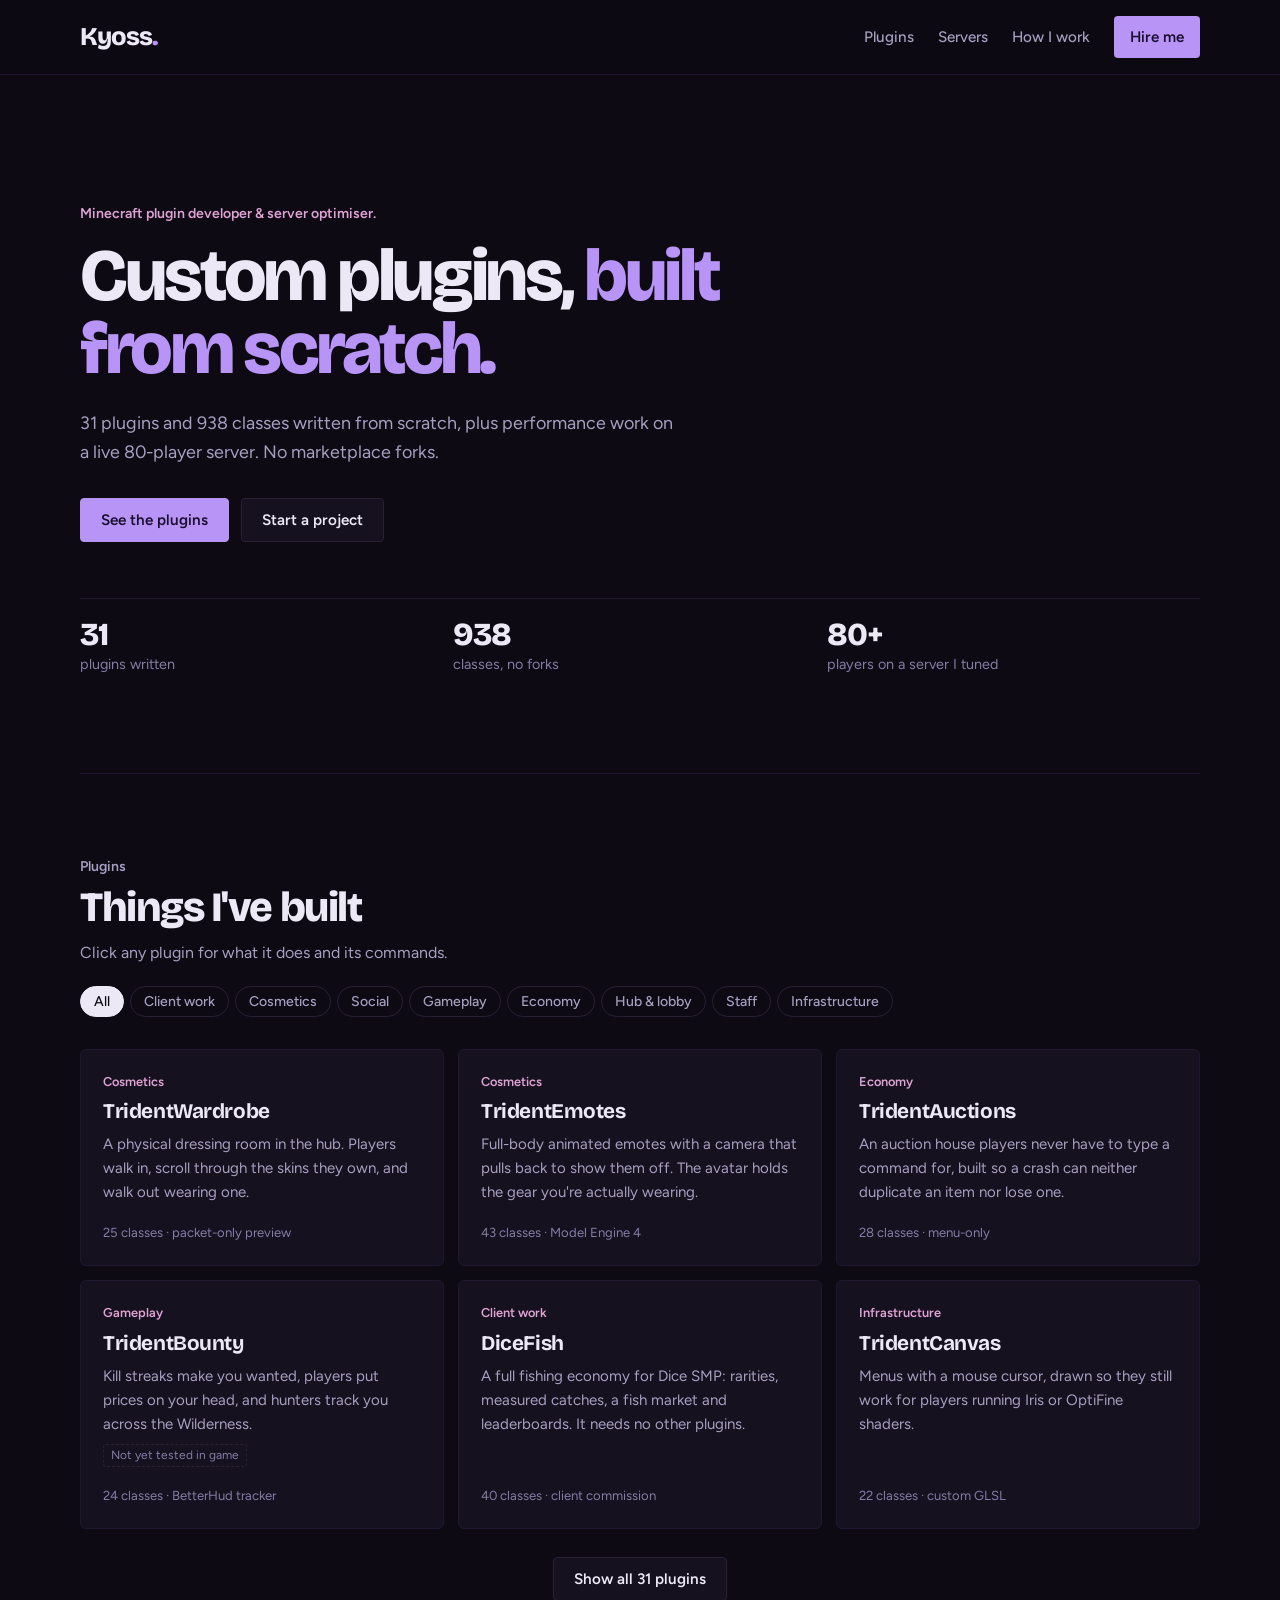
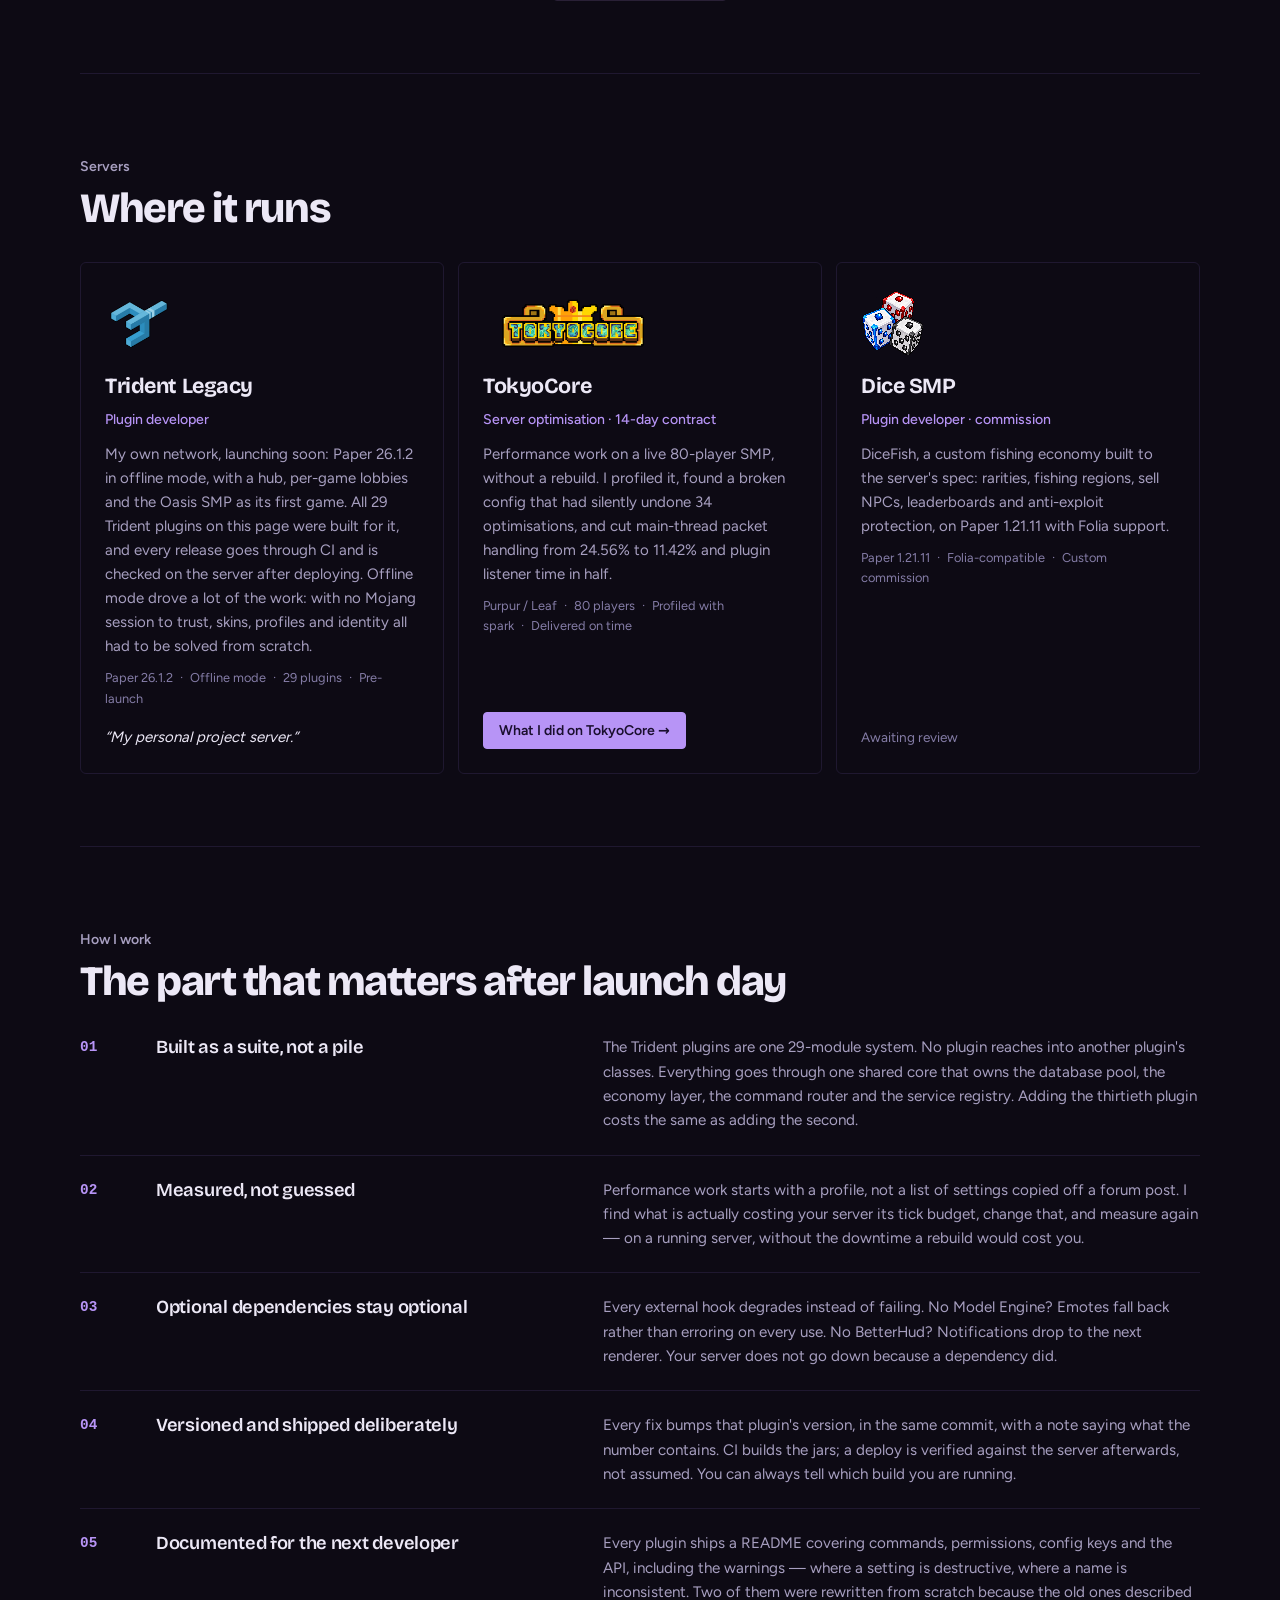
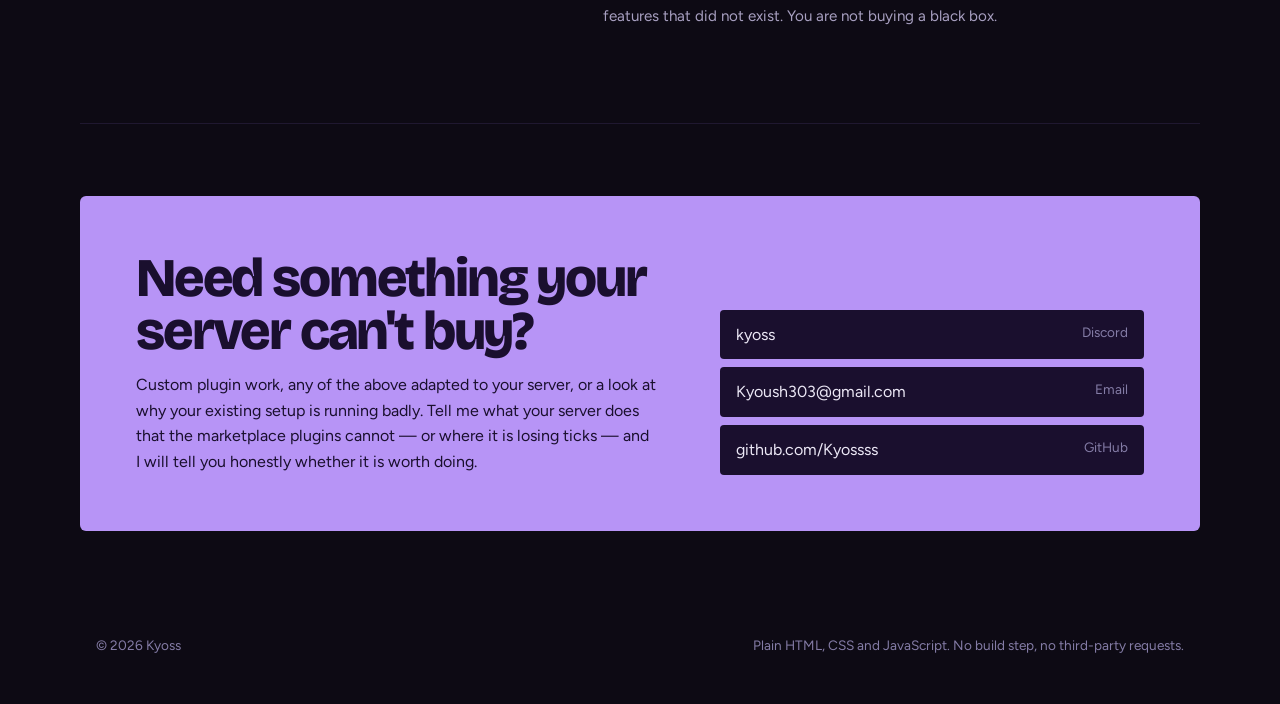
==== commit ff20fa86: "Simpler homepage: one column of sections, plugin cards with filters" ====
--- a/index.html
+++ b/index.html
@@ -14,61 +14,80 @@
 </head>
 <body>
 
-<a class="skip" href="#featured">Skip to the work</a>
+<a class="skip" href="#work">Skip to the plugins</a>
 
-<div class="shell">
-  <aside class="side">
-    <h1><span data-site="handle">Kyoss</span><span>.</span></h1>
-    <p class="role" data-site="role"></p>
-    <p class="bio" id="bio"></p>
+<div class="top">
+  <header class="nav wrap">
+    <a class="brand" href="#top"><span class="brand-name" data-site="handle">Kyoss</span></a>
     <nav aria-label="Sections">
-      <ul class="toc">
-        <li><a href="#featured">Selected work</a></li>
-        <li><a href="#catalogue">Everything else</a></li>
-        <li><a href="#servers">Servers</a></li>
-        <li><a href="#approach">How I work</a></li>
-        <li><a href="#contact">Hire me</a></li>
-      </ul>
+      <a href="#work">Plugins</a>
+      <a href="#servers">Servers</a>
+      <a href="#approach">How I work</a>
+      <a href="#contact" class="nav-cta">Hire me</a>
     </nav>
-    <div class="side-foot" id="side-foot"></div>
-  </aside>
+  </header>
+</div>
 
-  <main class="main">
-    <section class="block" id="featured">
-      <div class="block-head"><h2>Selected work</h2><span id="featured-count"></span></div>
-      <div class="bento" id="bento"></div>
-    </section>
+<main id="top">
+  <section class="intro wrap">
+    <p class="eyebrow" data-site="role"></p>
+    <h1>Custom plugins, <em>built from scratch.</em></h1>
+    <p class="lead" id="bio"></p>
+    <div class="hero-actions">
+      <a class="btn btn-primary" href="#work">See the plugins</a>
+      <a class="btn" href="#contact">Start a project</a>
+    </div>
+    <ul class="facts" id="facts"></ul>
+  </section>
 
-    <section class="block" id="catalogue">
-      <div class="block-head"><h2>Everything else</h2><span>by area</span></div>
-      <div id="groups"></div>
-    </section>
+  <section class="part wrap" id="work">
+    <div class="part-head">
+      <div>
+        <p class="eyebrow">Plugins</p>
+        <h2>Things I've built</h2>
+        <p>Click any plugin for what it does and its commands.</p>
+      </div>
+      <div class="chips" id="chips" role="group" aria-label="Filter by area"></div>
+    </div>
+    <div class="cards" id="cards"></div>
+    <div class="more-row"><button class="btn" type="button" id="more" hidden></button></div>
+  </section>
 
-    <section class="block" id="servers">
-      <div class="block-head"><h2>Servers</h2><span>built for and tuned</span></div>
-      <div id="server-list"></div>
-    </section>
+  <section class="part wrap" id="servers">
+    <div class="part-head">
+      <div>
+        <p class="eyebrow">Servers</p>
+        <h2>Where it runs</h2>
+      </div>
+    </div>
+    <div class="servers" id="server-list"></div>
+  </section>
 
-    <section class="block" id="approach">
-      <div class="block-head"><h2>How I work</h2><span>the part that matters after launch day</span></div>
-      <div class="steps" id="steps"></div>
-    </section>
+  <section class="part wrap" id="approach">
+    <div class="part-head">
+      <div>
+        <p class="eyebrow">How I work</p>
+        <h2>The part that matters after launch day</h2>
+      </div>
+    </div>
+    <ol class="steps" id="steps"></ol>
+  </section>
 
-    <section class="block" id="contact">
-      <div class="hire">
-        <div>
-          <h2 data-site="hireTitle"></h2>
-          <p data-site="hireText"></p>
-        </div>
-        <ul id="hire-list"></ul>
+  <section class="part wrap" id="contact">
+    <div class="hire">
+      <div>
+        <h2 data-site="hireTitle"></h2>
+        <p data-site="hireText"></p>
       </div>
-    </section>
+      <ul id="hire-list"></ul>
+    </div>
+  </section>
+</main>
 
-    <footer class="foot">
-      <p>Built by hand: plain HTML, CSS and JavaScript, with no build step and no third-party requests.</p>
-    </footer>
-  </main>
-</div>
+<footer class="foot wrap home-foot">
+  <p>&copy; <span id="year"></span> Kyoss</p>
+  <p>Plain HTML, CSS and JavaScript. No build step, no third-party requests.</p>
+</footer>
 
 <div class="scrim" data-close></div>
 <aside class="drawer" id="drawer" role="dialog" aria-modal="true" aria-labelledby="drawer-title" inert>
--- a/assets/css/style.css
+++ b/assets/css/style.css
@@ -136,135 +136,115 @@
 .foot p { margin: 0; }
 
 /* ============================================================
-   index.html — the studio layout
+   index.html — one column of sections, each doing one job:
+   intro, plugins, servers, how I work, contact.
    ============================================================ */
 
-.shell { display: grid; grid-template-columns: var(--side) minmax(0, 1fr); min-height: 100vh; }
-
-/* sidebar */
-.side {
-  position: sticky; top: 0; height: 100vh; overflow-y: auto;
-  padding: 48px 40px; display: flex; flex-direction: column;
-  border-right: 1px solid var(--line-soft);
-}
-.side h1 { font: 800 3.4rem/.95 var(--display); letter-spacing: -.045em; margin: 0; }
-.side h1 span { color: var(--accent); }
-.side .role { font: 600 1.15rem/1.3 var(--display); letter-spacing: -.01em; margin: 16px 0 0; }
-.side .bio { color: var(--ink-soft); margin: 14px 0 0; font-size: .97rem; }
-.toc { list-style: none; margin: 40px 0 0; padding: 0; }
-.toc a {
-  display: flex; align-items: center; gap: 14px; padding: 7px 0;
-  text-decoration: none; color: var(--ink-faint); font-weight: 500; font-size: .95rem;
-}
-.toc a::before { content: ""; width: 26px; height: 1px; background: var(--line); transition: width .25s, background .25s; }
-.toc a:hover, .toc a.on { color: var(--ink); }
-.toc a:hover::before, .toc a.on::before { width: 56px; background: var(--accent); }
-.side-foot { margin-top: auto; padding-top: 32px; display: grid; gap: 8px; font-size: .92rem; }
-.side-foot a, .side-foot span { color: var(--ink-soft); text-decoration: none; overflow-wrap: anywhere; }
-.side-foot a:hover { color: var(--accent); }
-.side-foot b { color: var(--ink-faint); font-weight: 500; }
-
-.main { padding: 48px clamp(16px, 4vw, 64px) 32px; min-width: 0; }
-.block { padding: 32px 0 72px; }
-.block-head { margin: 0 0 22px; display: flex; flex-wrap: wrap; gap: 4px 12px; align-items: baseline; }
-.block-head h2 { font: 800 2.2rem/1 var(--display); letter-spacing: -.035em; margin: 0; }
-.block-head span { color: var(--ink-faint); font-weight: 500; }
-
-/* selected work */
-.bento { display: grid; grid-template-columns: repeat(6, minmax(0, 1fr)); gap: 14px; }
-.tile {
-  position: relative; overflow: hidden;
-  grid-column: span 2; min-height: 250px;
-  display: flex; flex-direction: column;
-  padding: 26px; text-align: left;
+.wrap { width: min(var(--maxw), 100% - 32px); margin-inline: auto; }
+
+/* the nav sticks, so the sections are always one click away */
+.top {
+  position: sticky; top: 0; z-index: 10;
+  background: rgba(13, 10, 20, .86); backdrop-filter: blur(10px);
+  border-bottom: 1px solid var(--line-soft);
+}
+.top .nav { padding: 16px 0; max-width: none; }
+
+/* ---------- intro ---------- */
+.intro { padding: clamp(64px, 12vw, 128px) 0 clamp(56px, 9vw, 96px); }
+.intro h1 {
+  font: 800 clamp(2.6rem, 6.5vw, 4.6rem)/1 var(--display); letter-spacing: -.045em;
+  margin: 14px 0 0; max-width: 16ch;
+}
+.intro h1 em { font-style: normal; color: var(--accent); }
+.intro .lead { color: var(--ink-soft); font-size: 1.12rem; max-width: 54ch; margin: 22px 0 0; }
+.intro .hero-actions { margin-top: 32px; }
+
+.facts {
+  list-style: none; margin: 56px 0 0; padding: 0;
+  display: grid; grid-template-columns: repeat(3, minmax(0, 1fr));
+  border-top: 1px solid var(--line-soft);
+}
+.facts li { padding: 20px 20px 0 0; }
+.facts b { display: block; font: 800 2rem/1 var(--display); letter-spacing: -.03em; }
+.facts span { color: var(--ink-faint); font-size: .9rem; }
+
+/* ---------- sections ---------- */
+.part { padding: 72px 0; border-top: 1px solid var(--line-soft); scroll-margin-top: 64px; }
+.part-head { display: flex; flex-wrap: wrap; justify-content: space-between; align-items: end; gap: 20px; margin-bottom: 32px; }
+.part-head h2 { font: 800 clamp(1.9rem, 4vw, 2.6rem)/1.05 var(--display); letter-spacing: -.035em; margin: 8px 0 0; }
+.part-head p { margin: 10px 0 0; color: var(--ink-soft); max-width: 52ch; }
+
+/* ---------- plugins ---------- */
+.chips { display: flex; flex-wrap: wrap; gap: 6px; }
+.chip {
+  font: 500 .88rem var(--font); color: var(--ink-soft); cursor: pointer;
+  background: none; border: 1px solid var(--line); border-radius: 99px; padding: 6px 13px;
+}
+.chip:hover { color: var(--ink); border-color: var(--accent-dim); }
+.chip[aria-pressed="true"] { background: var(--ink); border-color: var(--ink); color: var(--bg); }
+
+.cards { display: grid; grid-template-columns: repeat(auto-fill, minmax(290px, 1fr)); gap: 14px; }
+.card {
+  display: flex; flex-direction: column; gap: 8px; text-align: left; cursor: pointer;
+  font: inherit; color: inherit; min-height: 200px;
   background: var(--bg-raise); border: 1px solid var(--line-soft); border-radius: var(--radius);
-  color: inherit; font: inherit; cursor: pointer;
-  transition: border-color .25s, transform .25s;
-}
-.tile:nth-child(1) { grid-column: span 4; min-height: 330px; }
-.tile:nth-child(6) { grid-column: span 6; min-height: 200px; }
-.tile:hover { border-color: var(--accent-dim); transform: translateY(-2px); }
-.tile .ghost {
-  position: absolute; right: -6px; bottom: -.18em;
-  font: 800 clamp(4rem, 9vw, 8.5rem)/1 var(--display); letter-spacing: -.05em;
-  color: var(--line-soft); white-space: nowrap; pointer-events: none; transition: color .3s;
-}
-.tile:hover .ghost { color: #241b33; }
-.tile .k { position: relative; font-size: .8rem; color: var(--gold); font-weight: 600; }
-.tile h3 {
-  position: relative; margin: 10px 0;
-  font: 800 clamp(1.45rem, 2.1vw, 1.75rem)/1.05 var(--display); letter-spacing: -.03em;
+  padding: 22px; transition: border-color .2s, transform .2s;
+}
+.card:hover { border-color: var(--accent-dim); transform: translateY(-2px); }
+.card[hidden] { display: none; }
+.card .k { font-size: .8rem; color: var(--gold); font-weight: 600; }
+.card h3 { font: 700 1.3rem/1.15 var(--display); letter-spacing: -.02em; margin: 0; }
+.card p { margin: 0; color: var(--ink-soft); font-size: .94rem; }
+.card .status { align-self: flex-start; font-size: .75rem; color: var(--ink-faint); border: 1px dashed var(--line); border-radius: 3px; padding: 1px 7px; }
+.card .go { margin-top: auto; padding-top: 10px; font-size: .82rem; color: var(--ink-faint); display: flex; justify-content: space-between; gap: 12px; }
+.card .go i { font-style: normal; color: var(--accent); opacity: 0; transition: opacity .2s; }
+.card:hover .go i, .card:focus-visible .go i { opacity: 1; }
+
+.more-row { display: flex; justify-content: center; margin-top: 28px; }
+.more-row:has([hidden]) { display: none; }
+
+/* ---------- servers ---------- */
+.servers { display: grid; grid-template-columns: repeat(auto-fit, minmax(300px, 1fr)); gap: 14px; }
+.srv {
+  display: flex; flex-direction: column; gap: 10px;
+  border: 1px solid var(--line-soft); border-radius: var(--radius); padding: 24px;
+}
+.srv .logo { height: 72px; display: flex; align-items: center; margin-bottom: 6px; }
+.srv .logo img { max-height: 72px; max-width: 180px; object-fit: contain; }
+.srv .logo img.px { width: 64px; height: 64px; image-rendering: pixelated; }
+.srv .logo-fallback { font: 800 1.1rem var(--display); }
+.srv h3 { font: 700 1.35rem/1.1 var(--display); letter-spacing: -.02em; margin: 0; }
+.srv .r { color: var(--accent); font-size: .88rem; font-weight: 500; margin: 0; }
+.srv p { margin: 0; color: var(--ink-soft); font-size: .94rem; }
+.srv .tags { font-size: .8rem; color: var(--ink-faint); }
+.srv .tags span + span::before { content: "·"; margin: 0 7px; }
+.srv .btn { align-self: flex-start; margin-top: auto; }
+.srv .q { margin-top: auto; padding-top: 6px; font-style: italic; color: var(--ink); }
+.srv .q.pending { font-style: normal; color: var(--ink-faint); font-size: .85rem; }
+
+/* ---------- how I work ---------- */
+.steps { counter-reset: s; list-style: none; margin: 0; padding: 0; display: grid; gap: 0; }
+.steps li {
+  counter-increment: s; display: grid; grid-template-columns: 56px minmax(0, 1fr) minmax(0, 1.4fr); gap: 20px;
+  padding: 22px 0; border-top: 1px solid var(--line-soft);
+}
+.steps li:first-child { border-top: 0; padding-top: 0; }
+.steps li::before { content: "0" counter(s); color: var(--accent); font: 600 .9rem var(--mono); padding-top: 4px; }
+.steps h3 { font: 600 1.15rem/1.35 var(--display); letter-spacing: -.015em; margin: 0; }
+.steps p { margin: 0; color: var(--ink-soft); font-size: .95rem; }
+
+/* ---------- contact ---------- */
+.hire { display: grid; grid-template-columns: minmax(0, 1.3fr) minmax(0, 1fr); gap: 32px; align-items: end; }
+.hire ul { list-style: none; margin: 0; padding: 0; display: grid; gap: 8px; }
+.hire li a, .hire li span {
+  display: flex; justify-content: space-between; gap: 12px; text-decoration: none;
+  background: var(--accent-ink); color: var(--ink); border-radius: var(--radius-sm); padding: 12px 16px;
   overflow-wrap: anywhere;
 }
-.tile:nth-child(1) h3 { font-size: clamp(1.9rem, 3.2vw, 2.6rem); }
-.tile p { position: relative; margin: 0; color: var(--ink-soft); font-size: .95rem; max-width: 52ch; }
-.tile .status {
-  position: relative; align-self: flex-start; margin-top: 12px;
-  font-size: .78rem; font-weight: 600; color: var(--gold);
-  border: 1px solid #5a3b56; border-radius: var(--radius-sm); padding: 2px 8px;
-}
-.tile .go { position: relative; margin-top: auto; padding-top: 18px; font-size: .85rem; color: var(--ink-faint); }
-.tile .arrow {
-  position: absolute; top: 22px; right: 24px;
-  font-size: 1.3rem; line-height: 1; color: var(--accent);
-  opacity: 0; transform: translateX(-6px); transition: .25s;
-}
-.tile:hover .arrow, .tile:focus-visible .arrow { opacity: 1; transform: none; }
-
-/* everything else, by category */
-.group { display: grid; grid-template-columns: 200px minmax(0, 1fr); gap: 24px; padding: 22px 0; border-top: 1px solid var(--line-soft); }
-.group h3 { font: 600 1.15rem/1.3 var(--display); letter-spacing: -.015em; margin: 0; }
-.group h3 small { display: block; font: 400 .82rem var(--font); color: var(--ink-faint); margin-top: 2px; letter-spacing: 0; }
-.items { display: grid; grid-template-columns: repeat(2, minmax(0, 1fr)); gap: 2px 28px; }
-.item {
-  display: flex; justify-content: space-between; gap: 12px; align-items: baseline;
-  padding: 9px 0; background: none; border: 0; border-bottom: 1px dashed var(--line-soft);
-  color: inherit; font: inherit; text-align: left; cursor: pointer;
-}
-.item b { font-weight: 600; }
-.item span { color: var(--ink-faint); font-size: .86rem; text-align: right; }
-.item:hover b { color: var(--accent); }
-
-/* servers */
-.srv { display: grid; grid-template-columns: 160px minmax(0, 1fr); gap: 28px; padding: 28px 0; border-top: 1px solid var(--line-soft); }
-.srv .logo {
-  width: 160px; height: 120px; display: grid; place-items: center;
-  background: var(--bg-alt); border-radius: var(--radius); padding: 14px;
-}
-.srv .logo img { max-width: 100%; max-height: 100%; object-fit: contain; }
-.srv .logo img.px { width: 96px; height: 96px; image-rendering: pixelated; }
-.srv .logo-fallback { font: 800 1.05rem var(--display); text-align: center; }
-.srv h3 { font: 800 1.6rem/1.1 var(--display); letter-spacing: -.02em; margin: 0; }
-.srv .r { color: var(--accent); font-size: .9rem; font-weight: 500; margin: 4px 0 10px; }
-.srv p { margin: 0; color: var(--ink-soft); font-size: .96rem; max-width: 64ch; }
-.srv .tags { margin-top: 12px; font-size: .82rem; color: var(--ink-faint); }
-.srv .tags span + span::before { content: "·"; margin: 0 8px; }
-.srv .q { margin-top: 12px; font-style: italic; color: var(--ink); }
-.srv .q.pending { font-style: normal; color: var(--ink-faint); font-size: .85rem; }
-.srv .btn { margin-top: 16px; }
-
-/* approach */
-.steps { counter-reset: s; display: grid; grid-template-columns: repeat(auto-fit, minmax(260px, 1fr)); gap: 32px 40px; }
-.steps article { counter-increment: s; }
-.steps article::before {
-  content: "0" counter(s); display: block; margin-bottom: 10px;
-  font: 800 2.4rem/1 var(--display); color: var(--line);
-}
-.steps h3 { font: 600 1.15rem/1.3 var(--display); letter-spacing: -.015em; margin: 0 0 6px; }
-.steps p { margin: 0; color: var(--ink-soft); font-size: .95rem; }
-
-/* hire */
-.hire { display: grid; grid-template-columns: minmax(0, 1.4fr) minmax(0, 1fr); gap: 32px; align-items: end; }
-.hire ul { list-style: none; margin: 0; padding: 0; display: grid; gap: 6px; }
-.hire li {
-  display: flex; justify-content: space-between; gap: 16px;
-  border-bottom: 1px solid rgba(26, 15, 46, .25); padding: 8px 0;
-  font-weight: 600; overflow-wrap: anywhere;
-}
-.hire li small { font-weight: 500; opacity: .7; }
-.hire a { text-decoration: none; }
-.hire a:hover { text-decoration: underline; }
-.main > .foot { padding: 8px 0 24px; margin: 0; }
+.hire li small { color: var(--ink-faint); font-size: .85rem; }
+.hire li a:hover { background: #2a1a47; }
+.home-foot { display: flex; flex-wrap: wrap; justify-content: space-between; gap: 8px; }
 
 /* the detail drawer */
 .scrim {
@@ -304,30 +284,17 @@
 }
 
 /* ---------- responsive ---------- */
-
-/* between tablet and wide desktop the six-column bento gets cramped */
-@media (max-width: 1280px) {
-  .tile, .tile:nth-child(n) { grid-column: span 3; }
-  .tile:nth-child(1), .tile:nth-child(6) { grid-column: span 6; }
-}
-
-@media (max-width: 1000px) {
-  .shell { grid-template-columns: 1fr; }
-  .side { position: static; height: auto; overflow: visible; border-right: 0; border-bottom: 1px solid var(--line-soft); padding: 36px 16px; }
-  .toc { display: flex; flex-wrap: wrap; gap: 4px 20px; margin-top: 28px; }
-  .toc a::before { display: none; }
-  .side-foot { margin-top: 0; padding-top: 24px; }
-  .main { padding: 24px 16px 24px; }
-  .group { grid-template-columns: 1fr; gap: 10px; }
+@media (max-width: 860px) {
+  .steps li { grid-template-columns: 40px minmax(0, 1fr); }
+  .steps li p { grid-column: 2; }
   .hire { grid-template-columns: 1fr; }
 }
-
 @media (max-width: 640px) {
-  .bento { grid-template-columns: 1fr; }
-  .tile, .tile:nth-child(n) { grid-column: auto; min-height: 220px; }
-  .tile h3, .tile:nth-child(1) h3 { font-size: 1.7rem; }
-  .items { grid-template-columns: 1fr; }
-  .srv { grid-template-columns: 1fr; gap: 16px; }
+  .facts { grid-template-columns: 1fr; }
+  .facts li { padding: 16px 0 0; display: flex; align-items: baseline; gap: 12px; }
+  .facts b { font-size: 1.6rem; }
+  .cards, .servers { grid-template-columns: 1fr; }
+  .card { min-height: 0; }
   .nav nav { gap: 16px; }
   .nav nav a:not(.nav-cta) { display: none; }
 }
